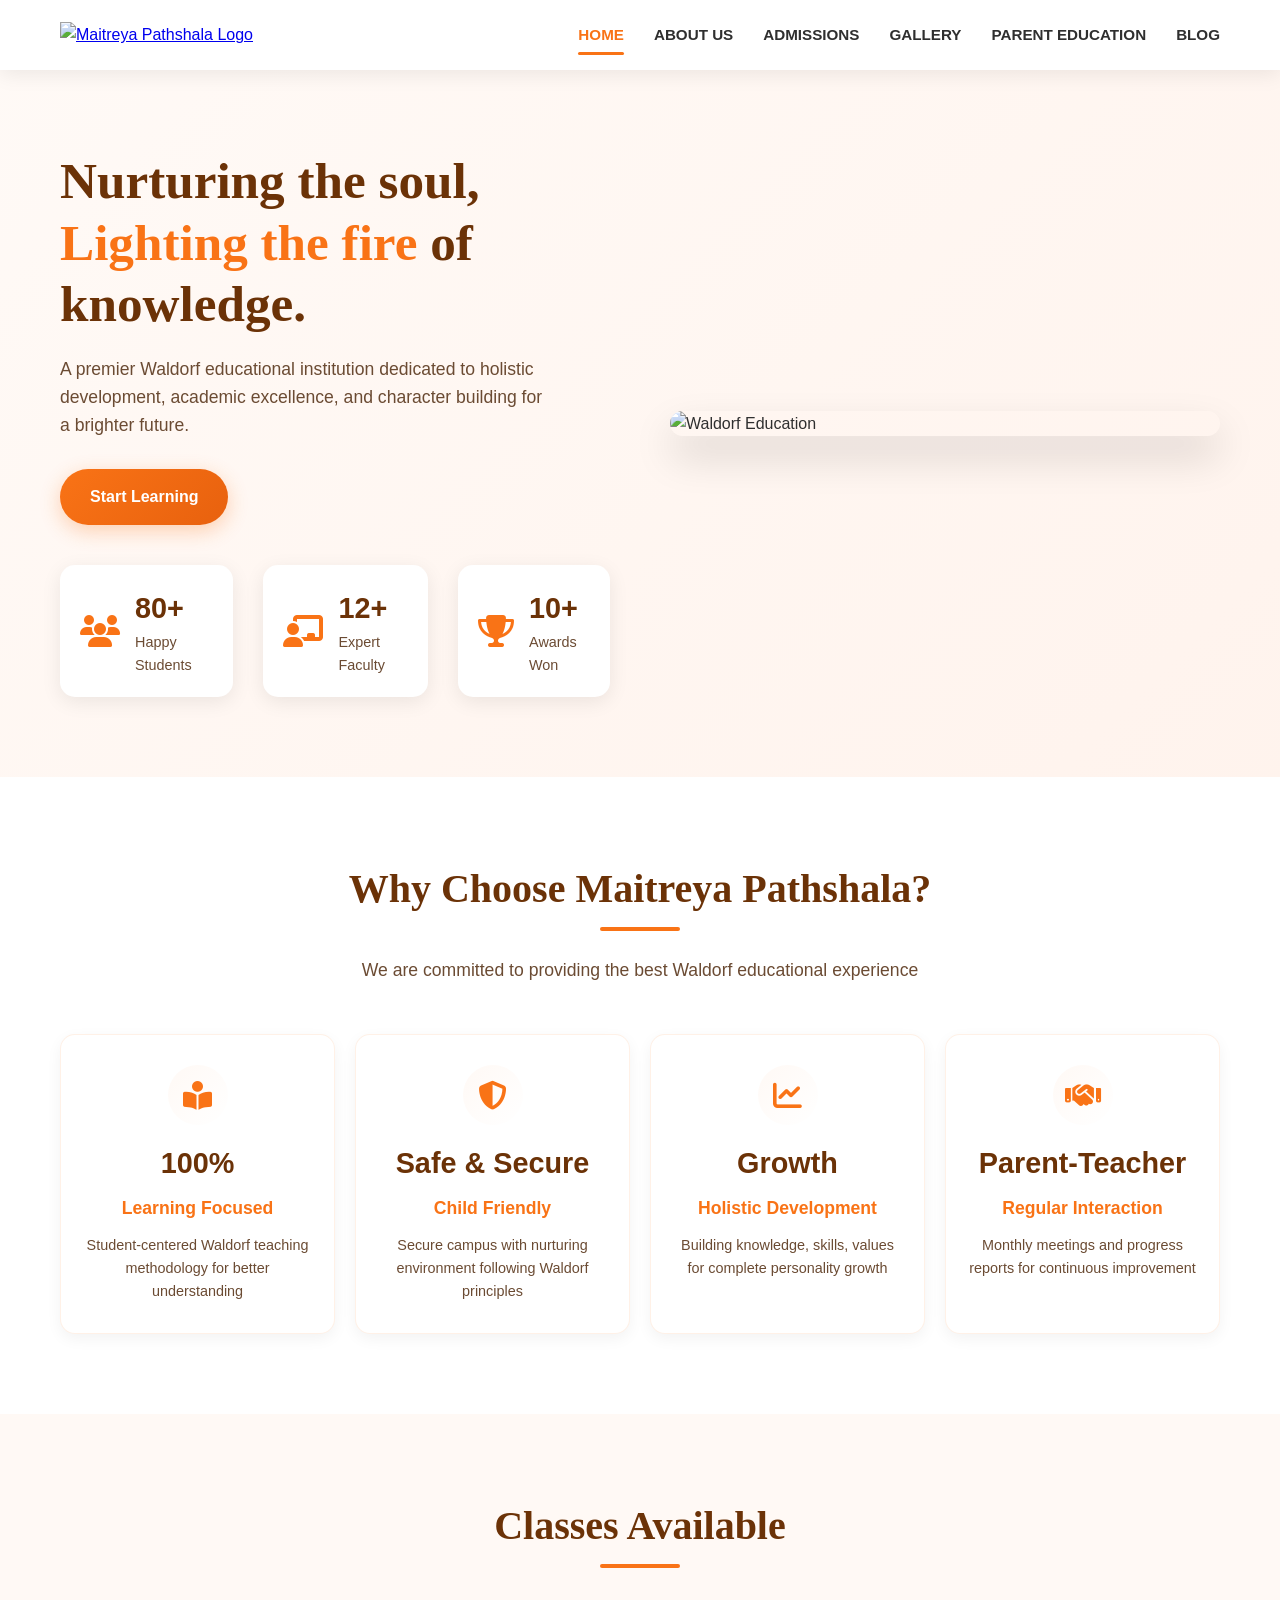
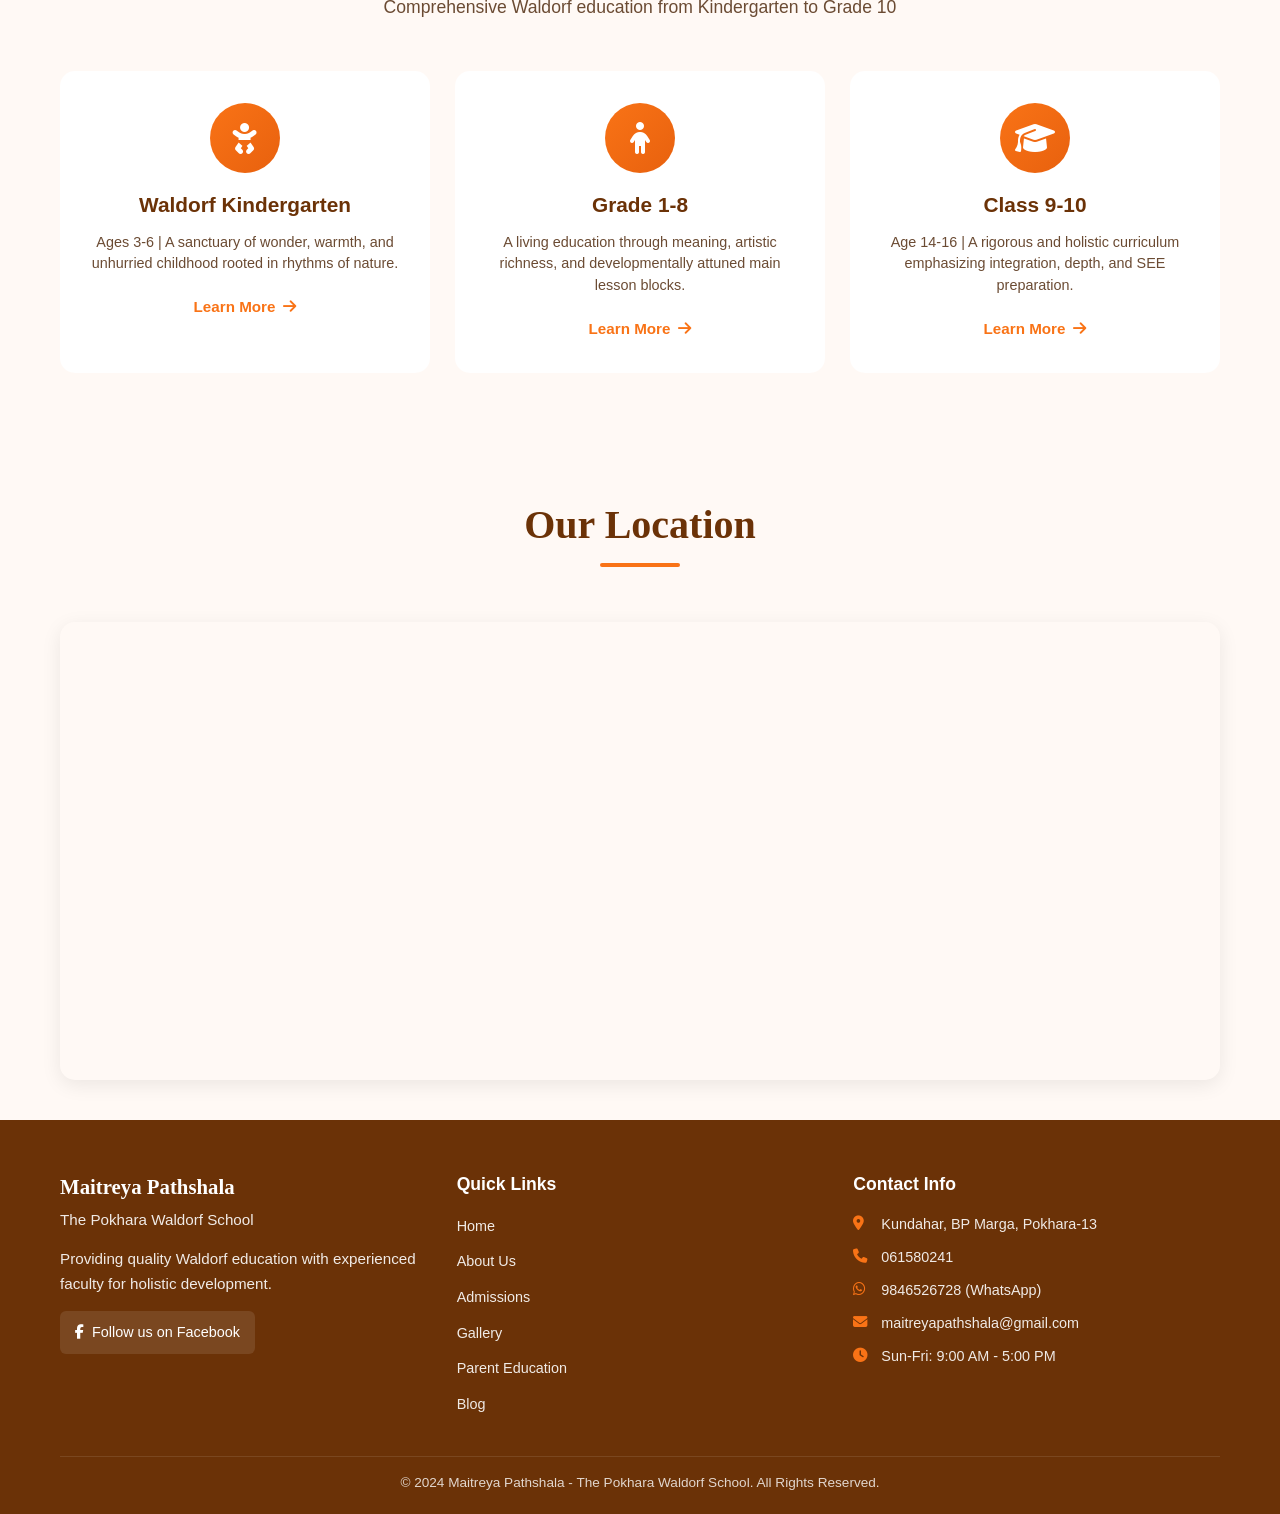
==== index.html @ e3f967fb "all done" ====
<!DOCTYPE html>
<html lang="en">
<head>
    <meta charset="UTF-8" />
    <meta name="viewport" content="width=device-width, initial-scale=1.0" />
    <title>Maitreya Pathshala - The Pokhara Waldorf School</title>

    <meta name="description" content="Maitreya Pathshala - The Pokhara Waldorf School providing holistic Waldorf education for children in Nepal.">
    
    <!-- Fonts -->
    <link href="https://fonts.googleapis.com/css2?family=Lanchitas&display=swap" rel="stylesheet">
    <link href="https://api.fontshare.com/v2/css?f[]=satoshi@400,500,600,700&display=swap" rel="stylesheet">
    <link rel="stylesheet" href="https://cdnjs.cloudflare.com/ajax/libs/font-awesome/6.4.0/css/all.min.css">
    <link rel="icon" href="assets/favicon.png" type="image/png">
    <link rel="stylesheet" href="style.css" />
</head>
<body>
    <!-- NAVBAR -->
    <header class="navbar">
        <div class="container">
            <div class="logo">
                <a href="index.html">
                    <img src="assets/logo.png" alt="Maitreya Pathshala Logo" class="logo-img">
                </a>
            </div>

            <!-- Desktop Navigation -->
            <nav class="desktop-nav">
                <a href="index.html" class="active">HOME</a>
                <a href="about.html">ABOUT US</a>
                <a href="admissions.html">ADMISSIONS</a>
                <a href="gallery.html">GALLERY</a>
                <a href="parent-education.html">PARENT EDUCATION</a>
                <a href="blog.html">BLOG</a>
            </nav>

            <!-- Mobile Navigation Toggle -->
            <button class="mobile-nav-toggle">
                <i class="fas fa-bars"></i>
            </button>

            <!-- Mobile Menu -->
            <div class="mobile-menu">
                <nav class="mobile-nav">
                    <a href="index.html" class="active">HOME</a>
                    <a href="about.html">ABOUT US</a>
                    <a href="admissions.html">ADMISSIONS</a>
                    <a href="gallery.html">GALLERY</a>
                    <a href="parent-education.html">PARENT EDUCATION</a>
                    <a href="blog.html">BLOG</a>
                </nav>
            </div>
        </div>
    </header>

    <!-- HERO SECTION -->
    <section class="hero">
        <div class="hero-overlay"></div>
        
        <div class="container">
            <div class="hero-content">
                <h1>Nurturing the soul,<br><span class="highlight">Lighting the fire</span> of knowledge.</h1>
                
                <p class="hero-description">
                    A premier Waldorf educational institution dedicated to holistic development, 
                    academic excellence, and character building for a brighter future.
                </p>
                
                <div class="hero-buttons">
                   <a href="admissions.html" class="cta primary">
                        Start Learning
                    </a>
                </div>
                
                <div class="hero-stats">
                    <div class="stat-item">
                        <i class="fas fa-users"></i>
                        <div>
                            <h3>80+</h3>
                            <p>Happy Students</p>
                        </div>
                    </div>
                    <div class="stat-item">
                        <i class="fas fa-chalkboard-teacher"></i>
                        <div>
                            <h3>12+</h3>
                            <p>Expert Faculty</p>
                        </div>
                    </div>
                    <div class="stat-item">
                        <i class="fas fa-trophy"></i>
                        <div>
                            <h3>10+</h3>
                            <p>Awards Won</p>
                        </div>
                    </div>
                </div>
            </div>
            
            <!-- HERO IMAGE (Hidden on Mobile) -->
            <div class="hero-image-wrapper">
                <div class="main-image">
                    <img src="assets/bg.jpg" alt="Waldorf Education">
                </div>
            </div>
        </div>
        
        <!-- DECORATIVE ELEMENTS -->
        <img src="assets/books.png" class="illus books" alt="">
        <img src="assets/bag.png" class="illus bag" alt="">
        <img src="assets/pencil.png" class="illus pencil" alt="">
    </section>

    <!-- STATS SECTION -->
    <section class="stats">
        <div class="container">
            <div class="section-header">
                <h2>Why Choose Maitreya Pathshala?</h2>
                <p>We are committed to providing the best Waldorf educational experience</p>
            </div>
            
            <div class="stats-grid">
                <div class="stat-card">
                    <div class="stat-icon">
                        <i class="fas fa-book-reader"></i>
                    </div>
                    <h3>100%</h3>
                    <h4>Learning Focused</h4>
                    <p>Student-centered Waldorf teaching methodology for better understanding</p>
                </div>
                
                <div class="stat-card">
                    <div class="stat-icon">
                        <i class="fas fa-shield-alt"></i>
                    </div>
                    <h3>Safe & Secure</h3>
                    <h4>Child Friendly</h4>
                    <p>Secure campus with nurturing environment following Waldorf principles</p>
                </div>
                
                <div class="stat-card">
                    <div class="stat-icon">
                        <i class="fas fa-chart-line"></i>
                    </div>
                    <h3>Growth</h3>
                    <h4>Holistic Development</h4>
                    <p>Building knowledge, skills, values for complete personality growth</p>
                </div>
                
                <div class="stat-card">
                    <div class="stat-icon">
                        <i class="fas fa-handshake"></i>
                    </div>
                    <h3>Parent-Teacher</h3>
                    <h4>Regular Interaction</h4>
                    <p>Monthly meetings and progress reports for continuous improvement</p>
                </div>
            </div>

        </div>
    </section>

    <!-- PROGRAMS SECTION -->
    <section class="programs" id="programs">
        <div class="container">
            <div class="section-header">
                <h2>Classes Available</h2>
                <p>Comprehensive Waldorf education from Kindergarten to Grade 10</p>
            </div>
            
            <div class="programs-grid">
                <div class="program-card" onclick="openModal('kindergarten')">
                    <div class="program-icon">
                        <i class="fas fa-baby"></i>
                    </div>
                    <h3>Waldorf Kindergarten</h3>
                    <p>Ages 3-6 | A sanctuary of wonder, warmth, and unhurried childhood rooted in rhythms of nature.</p>
                    <span class="learn-more-btn">Learn More <i class="fas fa-arrow-right"></i></span>
                </div>
                
                <div class="program-card" onclick="openModal('schooling')">
                    <div class="program-icon">
                        <i class="fas fa-child"></i>
                    </div>
                    <h3>Grade 1-8</h3>
                    <p>A living education through meaning, artistic richness, and developmentally attuned main lesson blocks.</p>
                    <span class="learn-more-btn">Learn More <i class="fas fa-arrow-right"></i></span>
                </div>
                
                <div class="program-card" onclick="openModal('highschool')">
                    <div class="program-icon">
                        <i class="fas fa-graduation-cap"></i>
                    </div>
                    <h3>Class 9-10</h3>
                    <p>Age 14-16 | A rigorous and holistic curriculum emphasizing integration, depth, and SEE preparation.</p>
                    <span class="learn-more-btn">Learn More <i class="fas fa-arrow-right"></i></span>
                </div>
            </div>
        </div>
    </section>

    <!-- LOCATION MAP SECTION -->
    <section class="location-map" style="padding: 40px 0 20px; background: var(--light);">
        <div class="container">
            <div class="section-header">
                <h2>Our Location</h2>
            </div>
            <div class="map-container" style="border-radius: 15px; overflow: hidden; box-shadow: 0 5px 20px rgba(0, 0, 0, 0.08); margin-bottom: 20px;">
                <iframe src="https://maps.google.com/maps?q=Maitreya%20Pathshala,%20Kundahar,%20Pokhara&t=&z=15&ie=UTF8&iwloc=&output=embed" width="100%" height="450" frameborder="0" style="border:0;" allowfullscreen="" aria-hidden="false" tabindex="0"></iframe>
            </div>
        </div>
    </section>

    <!-- FOOTER -->
    <footer>
        <div class="container">
            <div class="footer-grid">
                <div class="footer-col">
                    <div class="footer-logo">
                        <h3>Maitreya Pathshala</h3>
                        <p>The Pokhara Waldorf School</p>
                    </div>
                    <p>Providing quality Waldorf education with experienced faculty for holistic development.</p>
                    <div class="footer-social">
                        <a href="https://www.facebook.com/maitreyapathshala" target="_blank">
                            <i class="fab fa-facebook-f"></i> Follow us on Facebook
                        </a>
                    </div>
                </div>
                
                <div class="footer-col">
                    <h4>Quick Links</h4>
                    <ul>
                        <li><a href="index.html">Home</a></li>
                        <li><a href="about.html">About Us</a></li>
                        <li><a href="admissions.html">Admissions</a></li>
                        <li><a href="gallery.html">Gallery</a></li>
                        <li><a href="parent-education.html">Parent Education</a></li>
                        <li><a href="blog.html">Blog</a></li>
                    </ul>
                </div>
                
                <div class="footer-col">
                    <h4>Contact Info</h4>
                    <ul class="contact-info">
                        <li><i class="fas fa-map-marker-alt"></i> <span>Kundahar, BP Marga, Pokhara-13</span></li>
                        <li><i class="fas fa-phone"></i> <span>061580241</span></li>
                        <li><i class="fab fa-whatsapp"></i> <span>9846526728 (WhatsApp)</span></li>
                        <li><i class="fas fa-envelope"></i> <span>maitreyapathshala@gmail.com</span></li>
                        <li><i class="fas fa-clock"></i> <span>Sun-Fri: 9:00 AM - 5:00 PM</span></li>
                    </ul>
                </div>
            </div>
            
            <div class="footer-bottom">
                <p>&copy; 2024 Maitreya Pathshala - The Pokhara Waldorf School. All Rights Reserved.</p>
            </div>
        </div>
    </footer>

    <!-- MODALS SECTION -->
    <!-- Waldorf Kindergarten Modal -->
    <div class="modal-overlay" id="modal-kindergarten">
        <div class="modal-container">
            <div class="modal-header">
                <h2>Waldorf Kindergarten</h2>
                <div class="modal-close" onclick="closeModal()">&times;</div>
            </div>
            <div class="modal-body">
                <h3>A Place Where Childhood Blooms</h3>
                <p>At Maitreya Pathshala our kindergarten is a sanctuary of wonder, warmth, and unhurried childhood. We offer children ages 3 to 6 an education rooted in the rhythms of nature, the magic of play, and the wisdom of the Waldorf tradition.</p>
                
                <h3>The Heart of Early Childhood</h3>
                <p>We believe childhood is not a preparation for life — it is life. Children learn through imaginative play, seasonal rhythms, and loving imitation. We do not rush children into academics; instead, we give them time to be fully, joyfully young.</p>
                
                <ul>
                    <li><strong>Rhythm & Beauty:</strong> Each day follows a gentle flow — like breathing in and out — providing inner security.</li>
                    <li><strong>Learning Through Play:</strong> Free play builds creativity, problem-solving, and emotional resilience.</li>
                    <li><strong>Natural Materials:</strong> Our rooms are filled with wool, wood, silk, and stones to invite imagination.</li>
                    <li><strong>Rooted in Nature:</strong> We celebrate seasonal festivals and connect children to the living world.</li>
                </ul>
                
                <h3>No Academics — And Here's Why</h3>
                <p>Young children learn through their senses and movement, not abstract thinking. Trusting the child's natural unfolding allows them to become stronger, more joyful learners in the long run.</p>
            </div>
        </div>
    </div>

    <!-- Grade 1-8 Modal -->
    <div class="modal-overlay" id="modal-schooling">
        <div class="modal-container">
            <div class="modal-header">
                <h2>Grade 1 to 8</h2>
                <div class="modal-close" onclick="closeModal()">&times;</div>
            </div>
            <div class="modal-body">
                <h3>The Journey Through Childhood</h3>
                <p>Our Classes 1 through 8 offer a deeply meaningful, artistically rich, and developmentally attuned education. This is not education as information transfer — it is transformation.</p>
                
                <h3>One Teacher, Eight Years</h3>
                <p>A distinctive feature is the class teacher who stays with the same group of children from Class 1 through Class 8. This creates a profound bond of trust and a continuous, coherent educational journey.</p>
                
                <h3>The Rhythm of Learning</h3>
                <p>Engagement happens through main lesson blocks — 3 to 4 weeks of deep diving into a single subject. Every lesson integrates storytelling, artistic work, and movement to engage the whole child.</p>
                
                <ul>
                    <li><strong>Class 1-2:</strong> Fairy tales, fables, and legends speak directly to the child's inner life.</li>
                    <li><strong>Class 3-5:</strong> Human history, ancient civilizations, and practical skills like farming and building.</li>
                    <li><strong>Class 6-8:</strong> Awakening of cause and effect, physics, Rome, Renaissance, and the Modern World.</li>
                </ul>
                
                <h3>Artistic & Practical Life</h3>
                <p>Painting, drawing, music, handwork, and Eurythmy are woven into every subject, developing thinking, feeling, and willpower in equal measure.</p>
            </div>
        </div>
    </div>

    <!-- Class 9-10 Modal -->
    <div class="modal-overlay" id="modal-highschool">
        <div class="modal-container">
            <div class="modal-header">
                <h2>Class 9 & 10</h2>
                <div class="modal-close" onclick="closeModal()">&times;</div>
            </div>
            <div class="modal-body">
                <h3>Idealism and Critical Awakening</h3>
                <p>Students begin to judge the world and dream of how it could be. Our curriculum balances intellectual rigor with human warmth.</p>
                
                <h3>Synthesis & Depth</h3>
                <p>Class 10 is a year of integration. Students bring together everything learned — academically, artistically, and humanly — and prepare to step into the wider world.</p>
                
                <ul>
                    <li><strong>Advanced Academics:</strong> Rigorous studies in Algebra, Geometry, Physics, and Literature.</li>
                    <li><strong>Class 10 Project:</strong> A significant independent research project presented to the community.</li>
                    <li><strong>SEE Preparation:</strong> Thorough mock exams, past paper practice, and one-to-one support.</li>
                    <li><strong>Wholeness:</strong> Drama productions and artistic life continue as essential practices, not luxuries.</li>
                </ul>
                
                <h3>After Class 10</h3>
                <p>Graduates leave with independent thinking, empathy, and the confidence to become who they are meant to be.</p>
            </div>
        </div>
    </div>


    <!-- SCROLL TO TOP -->
    <button class="scroll-top">
        <i class="fas fa-chevron-up"></i>
    </button>

    <script src="script.js"></script>
</body>
</html>
---- style.css ----
/* RESET & BASE */
* {
    margin: 0;
    padding: 0;
    box-sizing: border-box;
}

:root {
    --primary: #f97316;
    --primary-dark: #e8610e;
    --secondary: #6b3207;
    --light: #fff9f5;
    --dark: #4a2b17;
    --text: #2f2f2f;
    --gray: #6b4b33;
    --light-gray: #f5f5f5;
}

body {
    font-family: 'Satoshi', sans-serif;
    background: #ffffff;
    color: var(--text);
    line-height: 1.6;
    overflow-x: hidden;
}

.cta {
    text-decoration: none;
}

/* Add hover effects to all buttons */
.cta, .filter-btn, .load-more-btn, .fb-follow-btn, .read-more, .footer-social a {
    transition: all 0.3s ease;
}

.cta:hover, .filter-btn:hover, .load-more-btn:hover {
    transform: translateY(-3px);
    box-shadow: 0 10px 20px rgba(249, 115, 22, 0.3);
}

.container {
    max-width: 1200px;
    margin: 0 auto;
    padding: 0 20px;
}

/* NAVBAR */
.navbar {
    background: white;
    box-shadow: 0 4px 20px rgba(0, 0, 0, 0.08);
    position: sticky;
    top: 0;
    z-index: 1000;
}

.navbar .container {
    display: flex;
    justify-content: space-between;
    align-items: center;
    padding: 15px 20px;
    position: relative;
}

.logo {
    display: flex;
    align-items: center;
    gap: 15px;
    z-index: 1002;
}

.logo-img {
    width: 160px;
    height: auto;
}

.logo-text h1 {
    font-family: 'Lanchitas', cursive;
    font-size: 1.8rem;
    color: var(--secondary);
    line-height: 1.2;
}

.logo-text p {
    font-size: 0.85rem;
    color: var(--gray);
}

/* Desktop Navigation */
.desktop-nav {
    display: flex;
    gap: 30px;
}

.desktop-nav a {
    color: var(--text);
    text-decoration: none;
    font-weight: 600;
    font-size: 0.95rem;
    padding: 8px 0;
    position: relative;
    transition: color 0.3s;
}

.desktop-nav a:hover {
    color: var(--primary);
}

.desktop-nav a.active {
    color: var(--primary);
}

.desktop-nav a.active::after {
    content: '';
    position: absolute;
    bottom: 0;
    left: 0;
    width: 100%;
    height: 3px;
    background: var(--primary);
    border-radius: 2px;
}

/* Mobile Navigation Toggle */
.mobile-nav-toggle {
    display: none;
    background: none;
    border: none;
    cursor: pointer;
    width: 40px;
    height: 40px;
    padding: 0;
    z-index: 1002;
}

.mobile-nav-toggle i {
    font-size: 1.8rem;
    color: var(--secondary);
    transition: all 0.3s ease;
}

/* Mobile Menu - FIXED: Set visibility and pointer-events */
.mobile-menu {
    position: fixed;
    top: 70px;
    right: 20px;
    background: rgba(255, 255, 255, 0.98);
    backdrop-filter: blur(10px);
    z-index: 1001;
    padding: 20px;
    flex-direction: column;
    border-radius: 15px;
    box-shadow: 0 10px 30px rgba(0, 0, 0, 0.15);
    min-width: 200px;
    opacity: 0;
    transform: translateY(-10px);
    transition: all 0.3s cubic-bezier(0.4, 0, 0.2, 1);
    visibility: hidden; /* Hide from screen and prevent interaction */
    pointer-events: none; /* Prevent clicking when hidden */
}

.mobile-menu.active {
    display: flex;
    opacity: 1;
    transform: translateY(0);
    visibility: visible; /* Show when active */
    pointer-events: auto; /* Allow clicking when active */
}

.mobile-nav {
    display: flex;
    flex-direction: column;
    gap: 12px;
    width: 100%;
}

.mobile-nav a {
    color: var(--text);
    text-decoration: none;
    font-weight: 600;
    font-size: 1rem;
    padding: 12px 15px;
    border-radius: 8px;
    transition: all 0.3s;
    text-align: left;
    pointer-events: auto; /* Ensure links are clickable when menu is active */
}

.mobile-nav a:hover,
.mobile-nav a.active {
    color: white;
    background: var(--primary);
}

/* HERO SECTION */
.hero {
    background: linear-gradient(135deg, rgba(255, 249, 245, 0.9), rgba(255, 242, 235, 0.9));
    padding: 80px 0;
    position: relative;
    overflow: hidden;
    min-height: 600px;
}

.hero-overlay {
    position: absolute;
    top: 0;
    left: 0;
    right: 0;
    bottom: 0;
    background: url('assets/pattern.png');
    opacity: 0.05;
}

.hero .container {
    display: grid;
    grid-template-columns: 1fr 1fr;
    gap: 60px;
    align-items: center;
    position: relative;
    z-index: 2;
}

.hero-content {
    z-index: 2;
    position: relative;
}

.hero-content h1 {
    font-family: 'Lanchitas', cursive;
    font-size: 3.2rem;
    line-height: 1.2;
    margin-bottom: 20px;
    color: var(--secondary);
}

.highlight {
    color: var(--primary);
}

.hero-description {
    font-size: 1.1rem;
    color: var(--gray);
    margin-bottom: 30px;
    max-width: 90%;
}

.hero-buttons {
    display: flex;
    gap: 20px;
    margin-bottom: 40px;
}

.cta {
    padding: 15px 30px;
    border-radius: 50px;
    font-weight: 600;
    font-size: 1rem;
    cursor: pointer;
    transition: all 0.3s;
    border: none;
}

.cta.primary {
    background: linear-gradient(135deg, var(--primary), var(--primary-dark));
    color: white;
    box-shadow: 0 6px 20px rgba(249, 115, 22, 0.3);
}

.cta:hover {
    transform: translateY(-3px);
    box-shadow: 0 8px 25px rgba(249, 115, 22, 0.4);
}

.hero-stats {
    display: flex;
    gap: 30px;
    margin-top: 40px;
}

.stat-item {
    display: flex;
    align-items: center;
    gap: 15px;
    background: white;
    padding: 20px;
    border-radius: 15px;
    box-shadow: 0 5px 20px rgba(0, 0, 0, 0.08);
}

.stat-item i {
    font-size: 2rem;
    color: var(--primary);
}

.stat-item h3 {
    font-size: 1.8rem;
    color: var(--secondary);
}

.stat-item p {
    font-size: 0.9rem;
    color: var(--gray);
}

/* HERO IMAGE */
.hero-image-wrapper {
    position: relative;
    z-index: 2;
}

.main-image {
    position: relative;
    border-radius: 20px;
    overflow: hidden;
    box-shadow: 0 20px 40px rgba(0, 0, 0, 0.15);
}

.main-image img {
    width: 100%;
    height: 400px;
    object-fit: cover;
}

/* ILLUSTRATIONS - Desktop size */
.illus {
    position: absolute;
    z-index: 1;
    pointer-events: none;
}

.illus.books {
    top: 15%;
    right: 5%;
    width: 180px;
    opacity: 0.6;
    animation: hoverEffect 3s ease-in-out infinite;
}

@keyframes hoverEffect {
    0%, 100% { transform: translateY(0) rotate(0deg); }
    50% { transform: translateY(-15px) rotate(3deg); }
}

.illus.bag {
    bottom: 25%;
    left: 5%;
    width: 120px;
    opacity: 0.6;
    animation: bounce 2s ease-in-out infinite;
}

@keyframes bounce {
    0%, 100% { transform: translateY(0); }
    50% { transform: translateY(-15px); }
}

.illus.pencil {
    top: 20%;
    left: 8%;
    width: 140px;
    opacity: 0.6;
    animation: swing 3s ease-in-out infinite;
}

@keyframes swing {
    0%, 100% { transform: rotate(-5deg); }
    50% { transform: rotate(5deg); }
}

/* STATS SECTION */
.stats {
    padding: 80px 0;
    background: white;
}

.section-header {
    text-align: center;
    margin-bottom: 40px;
}

.section-header h2 {
    font-family: 'Lanchitas', cursive;
    font-size: 2.5rem;
    color: var(--secondary);
    margin-bottom: 15px;
}

.section-header p {
    color: var(--gray);
    font-size: 1.1rem;
    max-width: 600px;
    margin: 0 auto;
}

.stats-grid {
    display: grid;
    grid-template-columns: repeat(4, 1fr);
    gap: 20px;
}

.stat-card {
    background: white;
    padding: 30px 20px;
    border-radius: 15px;
    text-align: center;
    box-shadow: 0 5px 15px rgba(0, 0, 0, 0.05);
    transition: transform 0.3s;
    border: 1px solid rgba(249, 115, 22, 0.1);
}

.stat-card:hover {
    transform: translateY(-5px);
    box-shadow: 0 10px 20px rgba(0, 0, 0, 0.08);
}

.stat-icon {
    width: 60px;
    height: 60px;
    background: linear-gradient(135deg, var(--light), #fff);
    border-radius: 50%;
    display: flex;
    align-items: center;
    justify-content: center;
    margin: 0 auto 15px;
}

.stat-icon i {
    font-size: 1.8rem;
    color: var(--primary);
}

.stat-card h3 {
    font-size: 1.8rem;
    color: var(--secondary);
    margin-bottom: 8px;
}

.stat-card h4 {
    color: var(--primary);
    margin-bottom: 12px;
    font-size: 1.1rem;
}

.stat-card p {
    color: var(--gray);
    line-height: 1.6;
    font-size: 0.9rem;
}

/* PROGRAMS SECTION */
.programs {
    padding: 80px 0;
    background: var(--light);
}

.programs-grid {
    display: grid;
    grid-template-columns: repeat(3, 1fr);
    gap: 25px;
}

.program-card {
    background: white;
    padding: 30px 20px;
    border-radius: 15px;
    text-align: center;
    transition: all 0.3s;
    border: 2px solid transparent;
}

.program-card:hover {
    border-color: var(--primary);
    transform: translateY(-5px);
}

.program-icon {
    width: 70px;
    height: 70px;
    background: linear-gradient(135deg, var(--primary), var(--primary-dark));
    border-radius: 50%;
    display: flex;
    align-items: center;
    justify-content: center;
    margin: 0 auto 15px;
}

.program-icon i {
    font-size: 2rem;
    color: white;
}

.program-card h3 {
    color: var(--secondary);
    margin-bottom: 10px;
    font-size: 1.3rem;
}

.program-card p {
    color: var(--gray);
    font-size: 0.9rem;
    line-height: 1.5;
}

/* BLOG PAGE STYLES */
.blog-hero {
    background: linear-gradient(rgba(107, 50, 7, 0.6), rgba(107, 50, 7, 0.5)), url('assets/6.png');
    background-size: cover;
    background-position: center;
    color: white;
    text-align: center;
    padding: 100px 0;
}

.blog-hero h1 {
    font-family: 'Lanchitas', cursive;
    font-size: 3.5rem;
    margin-bottom: 20px;
}

.blog-hero p {
    font-size: 1.2rem;
    max-width: 700px;
    margin: 0 auto;
    opacity: 0.9;
}

.blog-content {
    padding: 60px 0;
    background: #f9f9f9;
}

.blog-content .container {
    display: block;
}

.featured-post {
    display: grid;
    grid-template-columns: 1fr 1fr;
    gap: 30px;
    background: white;
    border-radius: 15px;
    overflow: hidden;
    box-shadow: 0 8px 25px rgba(0, 0, 0, 0.06);
    margin-bottom: 40px;
}

.featured-image {
    position: relative;
}

.featured-image img {
    width: 100%;
    height: 100%;
    object-fit: cover;
    min-height: 300px;
}

.featured-badge {
    position: absolute;
    top: 20px;
    left: 20px;
    background: var(--primary);
    color: white;
    padding: 8px 20px;
    border-radius: 20px;
    font-weight: 600;
    font-size: 0.9rem;
}

.featured-details {
    padding: 30px;
}

.post-date {
    color: var(--gray);
    font-size: 0.9rem;
    margin-bottom: 15px;
    display: block;
}

.post-date i {
    margin-right: 8px;
}

.featured-details h2 {
    color: var(--secondary);
    font-size: 1.8rem;
    margin-bottom: 15px;
    line-height: 1.3;
}

.featured-details p {
    color: var(--text);
    margin-bottom: 20px;
    line-height: 1.7;
}

.read-more {
    color: var(--primary);
    font-weight: 600;
    text-decoration: none;
    display: inline-flex;
    align-items: center;
    gap: 8px;
    transition: gap 0.3s;
}

.read-more:hover {
    gap: 12px;
}

.blog-grid {
    display: grid;
    grid-template-columns: repeat(auto-fill, minmax(280px, 1fr));
    gap: 25px;
    margin-bottom: 40px;
}

.blog-post {
    background: white;
    border-radius: 12px;
    overflow: hidden;
    box-shadow: 0 4px 15px rgba(0, 0, 0, 0.04);
    transition: transform 0.3s;
}

.blog-post:hover {
    transform: translateY(-8px);
}

.post-image {
    height: 180px;
    overflow: hidden;
}

.post-image img {
    width: 100%;
    height: 100%;
    object-fit: cover;
    transition: transform 0.5s;
}

.blog-post:hover .post-image img {
    transform: scale(1.05);
}

.post-content {
    padding: 20px;
}

.post-content h3 {
    color: var(--secondary);
    margin: 12px 0;
    font-size: 1.2rem;
    line-height: 1.4;
}

.post-content p {
    color: var(--gray);
    margin-bottom: 15px;
    line-height: 1.6;
    font-size: 0.95rem;
}

/* SIDEBAR */
.sidebar-widget {
    background: white;
    padding: 25px;
    border-radius: 12px;
    margin-bottom: 25px;
    box-shadow: 0 4px 15px rgba(0, 0, 0, 0.04);
}

.sidebar-widget h3 {
    color: var(--secondary);
    margin-bottom: 15px;
    padding-bottom: 12px;
    border-bottom: 2px solid var(--light-gray);
    font-size: 1.3rem;
}

.recent-posts li {
    list-style: none;
    margin-bottom: 15px;
    padding-bottom: 15px;
    border-bottom: 1px solid var(--light-gray);
}

.recent-posts li:last-child {
    border-bottom: none;
    margin-bottom: 0;
}

.recent-posts a {
    color: var(--text);
    text-decoration: none;
    font-weight: 600;
    display: block;
    margin-bottom: 5px;
    transition: color 0.3s;
    font-size: 1rem;
}

.recent-posts a:hover {
    color: var(--primary);
}

.recent-posts span {
    color: var(--gray);
    font-size: 0.85rem;
}

.facebook-widget {
    text-align: center;
}

.facebook-widget p {
    color: var(--gray);
    margin-bottom: 15px;
    line-height: 1.6;
    font-size: 0.95rem;
}

.fb-follow-btn {
    display: inline-flex;
    align-items: center;
    gap: 10px;
    background: #1877f2;
    color: white;
    padding: 12px 20px;
    border-radius: 8px;
    text-decoration: none;
    font-weight: 600;
    transition: background 0.3s;
    font-size: 0.95rem;
}

.fb-follow-btn:hover {
    background: #166fe5;
}

/* FOOTER - Updated without logo image and quick links on mobile */
footer {
    background: var(--secondary);
    color: white;
    padding: 50px 0 20px;
}

.footer-grid {
    display: grid;
    grid-template-columns: repeat(3, 1fr);
    gap: 30px;
    margin-bottom: 30px;
}

.footer-logo {
    margin-bottom: 15px;
}

.footer-logo img {
    width: 70px;
    height: auto;
    margin-bottom: 10px;
    display: block; /* Will be hidden on mobile */
}

.footer-logo h3 {
    font-family: 'Lanchitas', cursive;
    font-size: 1.3rem;
    margin-bottom: 5px;
}

.footer-logo p {
    font-size: 0.85rem;
    opacity: 0.8;
}

.footer-col p {
    margin-bottom: 15px;
    opacity: 0.9;
    line-height: 1.6;
    font-size: 0.95rem;
}

.footer-social a {
    display: inline-flex;
    align-items: center;
    gap: 8px;
    color: white;
    text-decoration: none;
    background: rgba(255, 255, 255, 0.1);
    padding: 10px 15px;
    border-radius: 6px;
    transition: all 0.3s;
    font-size: 0.9rem;
}

.footer-social a:hover {
    background: var(--primary);
    transform: translateY(-3px);
}

.footer-col h4 {
    font-size: 1.1rem;
    margin-bottom: 15px;
    color: white;
}

.footer-col ul {
    list-style: none;
}

.footer-col ul li {
    margin-bottom: 10px;
}

.footer-col ul li a {
    color: rgba(255, 255, 255, 0.9);
    text-decoration: none;
    transition: all 0.3s;
    font-size: 0.9rem;
}

.footer-col ul li a:hover {
    color: var(--primary);
    padding-left: 5px;
}

.contact-info li {
    display: flex;
    align-items: flex-start;
    gap: 12px;
    margin-bottom: 12px;
}

.contact-info i {
    color: var(--primary);
    margin-top: 3px;
    min-width: 16px;
    font-size: 0.9rem;
}

.contact-info li span {
    font-size: 0.9rem;
    opacity: 0.9;
}

.footer-bottom {
    text-align: center;
    padding-top: 15px;
    border-top: 1px solid rgba(255, 255, 255, 0.1);
}

.footer-bottom p {
    opacity: 0.8;
    font-size: 0.85rem;
}

/* SCROLL TO TOP */
.scroll-top {
    position: fixed;
    bottom: 20px;
    right: 20px;
    width: 45px;
    height: 45px;
    background: var(--primary);
    color: white;
    border: none;
    border-radius: 50%;
    cursor: pointer;
    display: none;
    align-items: center;
    justify-content: center;
    font-size: 1.1rem;
    z-index: 999;
    transition: all 0.3s;
}

.scroll-top:hover {
    background: var(--primary-dark);
    transform: translateY(-3px);
}

/* RESPONSIVE STYLES */
@media (max-width: 1024px) {
    .hero .container {
        grid-template-columns: 1fr;
        gap: 40px;
    }
    
    .hero-content {
        text-align: center;
    }
    
    .hero-description {
        max-width: 100%;
    }
    
    .hero-stats {
        justify-content: center;
    }
    
    .blog-content .container {
        grid-template-columns: 1fr;
        gap: 30px;
    }
    
    .featured-post {
        grid-template-columns: 1fr;
    }
    
    .stats-grid,
    .programs-grid {
        grid-template-columns: repeat(2, 1fr);
        gap: 20px;
    }
    
    /* Adjust illustrations for tablet */
    .illus.books {
        width: 120px;
        top: 10%;
        right: 3%;
    }
    
    .illus.bag {
        width: 80px;
        bottom: 20%;
        left: 3%;
    }
    
    .illus.pencil {
        width: 100px;
        top: 15%;
        left: 5%;
    }
}

@media (max-width: 768px) {
    /* Mobile Navigation */
    .mobile-nav-toggle {
        display: block;
    }
    
    .desktop-nav {
        display: none;
    }
    
    /* Mobile Menu is always in DOM but visibility controlled */
    
    /* Hero Section */
    .hero {
        padding: 60px 0;
        min-height: auto;
    }
    
    .hero-content h1 {
        font-size: 2.2rem;
    }
    
    .hero-description {
        font-size: 1rem;
    }
    
    .hero-buttons {
        flex-direction: column;
        gap: 15px;
    }
    
    .cta {
        width: 100%;
        text-align: center;
    }
    
    .hero-stats {
        flex-direction: column;
        gap: 15px;
    }
    
    .stat-item {
        justify-content: center;
    }
    
    /* Hide hero image on mobile */
    .hero-image-wrapper {
        display: none;
    }
    
    /* Make illustrations very small and subtle on mobile */
    .illus {
        opacity: 0.2 !important;
    }
    
    .illus.books {
        width: 60px;
        top: 8%;
        right: 2%;
    }
    
    .illus.bag {
        width: 40px;
        bottom: 15%;
        left: 2%;
    }
    
    .illus.pencil {
        width: 50px;
        top: 12%;
        left: 3%;
    }
    
    /* Stats and Programs Sections */
    .section-header h2 {
        font-size: 2rem;
    }
    
    .section-header p {
        font-size: 1rem;
        padding: 0 15px;
    }
    
    .stats-grid,
    .programs-grid {
        grid-template-columns: repeat(2, 1fr);
        gap: 15px;
    }
    
    .stat-card,
    .program-card {
        padding: 20px 15px;
    }
    
    .stat-icon,
    .program-icon {
        width: 50px;
        height: 50px;
    }
    
    .stat-icon i {
        font-size: 1.5rem;
    }
    
    .program-icon i {
        font-size: 1.5rem;
    }
    
    /* Footer - Remove quick links and logo image on mobile */
    .footer-grid {
        grid-template-columns: 1fr;
        gap: 25px;
    }
    
    .footer-logo img {
        display: none; /* Hide logo image on mobile */
    }
    
    .footer-col:nth-child(2) {
        display: none; /* Hide quick links on mobile */
    }
    
    .footer-logo h3 {
        font-size: 1.4rem;
        margin-bottom: 8px;
    }
    
    .contact-info li {
        gap: 10px;
    }
    
    /* Blog */
    .blog-hero {
        padding: 80px 0;
    }
    
    .blog-hero h1 {
        font-size: 2.5rem;
    }
    
    .featured-post {
        gap: 20px;
        margin-bottom: 30px;
    }
    
    .featured-details {
        padding: 20px;
    }
    
    .featured-details h2 {
        font-size: 1.5rem;
    }
    
    .blog-grid {
        grid-template-columns: 1fr;
        gap: 20px;
    }
}

@media (max-width: 480px) {
    .hero-content h1 {
        font-size: 1.8rem;
    }
    
    .section-header h2 {
        font-size: 1.8rem;
    }
    
    .stats-grid,
    .programs-grid {
        grid-template-columns: 1fr;
    }
    
    .stat-card h3,
    .program-card h3 {
        font-size: 1.3rem;
    }
    
    .footer-social a {
        padding: 8px 12px;
        font-size: 0.85rem;
    }
    
    /* Adjust mobile menu for very small screens */
    .mobile-menu {
        top: 65px;
        right: 15px;
        min-width: 180px;
    }
}










/* about us css */

/* Add these to your existing style.css file */

/* About Page Specific Styles */
.about-hero {
    background: linear-gradient(rgba(107, 50, 7, 0.9), rgba(107, 50, 7, 0.8)), url('assets/blog1.png');
    background-size: cover;
    background-position: center;
    color: white;
    text-align: center;
    padding: 100px 0;
}

.about-hero h1 {
    font-family: 'Lanchitas', cursive;
    font-size: 3.5rem;
    margin-bottom: 20px;
}

.about-hero p {
    font-size: 1.2rem;
    max-width: 700px;
    margin: 0 auto;
    opacity: 0.9;
}

/* About Content Sections */
.about-section {
    padding: 80px 0;
}

.about-section:nth-child(even) {
    background: #f9f9f9;
}

.about-section:nth-child(odd) {
    background: white;
}

.section-content {
    max-width: 1200px;
    margin: 0 auto;
    padding: 0 20px;
}

.section-header {
    text-align: center;
    margin-bottom: 50px;
}

.section-header h2 {
    font-family: 'Lanchitas', cursive;
    font-size: 2.5rem;
    color: var(--secondary);
    margin-bottom: 15px;
    position: relative;
    display: inline-block;
}

.section-header h2::after {
    content: '';
    position: absolute;
    bottom: -10px;
    left: 50%;
    transform: translateX(-50%);
    width: 80px;
    height: 4px;
    background: var(--primary);
    border-radius: 2px;
}

.section-header p {
    color: var(--gray);
    font-size: 1.1rem;
    max-width: 700px;
    margin: 20px auto 0;
    line-height: 1.6;
}

/* Mission Vision Section */
.mission-vision-grid {
    display: grid;
    grid-template-columns: repeat(2, 1fr);
    gap: 40px;
    margin-top: 40px;
}

.mission-card, .vision-card {
    background: white;
    padding: 40px;
    border-radius: 15px;
    box-shadow: 0 10px 30px rgba(0, 0, 0, 0.08);
    text-align: center;
    transition: transform 0.3s;
}

.mission-card:hover, .vision-card:hover {
    transform: translateY(-10px);
}

.mission-card i, .vision-card i {
    font-size: 3rem;
    color: var(--primary);
    margin-bottom: 20px;
}

.mission-card h3, .vision-card h3 {
    color: var(--secondary);
    font-size: 1.8rem;
    margin-bottom: 15px;
}

.mission-card p, .vision-card p {
    color: var(--gray);
    line-height: 1.7;
    font-size: 1.05rem;
}

/* Team Section */
.team-grid {
    display: grid;
    grid-template-columns: repeat(auto-fill, minmax(280px, 1fr));
    gap: 30px;
    margin-top: 50px;
}

.team-member {
    background: white;
    border-radius: 15px;
    overflow: hidden;
    box-shadow: 0 8px 25px rgba(0, 0, 0, 0.08);
    transition: transform 0.3s;
    text-align: center;
}

.team-member:hover {
    transform: translateY(-10px);
}

.member-image {
    height: 250px;
    overflow: hidden;
}

.member-image img {
    width: 100%;
    height: 100%;
    object-fit: cover;
    transition: transform 0.5s;
}

.team-member:hover .member-image img {
    transform: scale(1.05);
}

.member-info {
    padding: 25px;
}

.member-info h4 {
    color: var(--secondary);
    font-size: 1.3rem;
    margin-bottom: 8px;
}

.member-info .position {
    color: var(--primary);
    font-weight: 600;
    margin-bottom: 12px;
    font-size: 0.95rem;
}

.member-info p {
    color: var(--gray);
    font-size: 0.95rem;
    line-height: 1.6;
}

/* Responsive Styles for About Page */
@media (max-width: 1024px) {
    .mission-vision-grid {
        grid-template-columns: 1fr;
        gap: 30px;
    }
}

@media (max-width: 768px) {
    .about-hero {
        padding: 80px 0;
    }
    
    .about-hero h1 {
        font-size: 2.5rem;
    }
    
    .about-section {
        padding: 60px 0;
    }
    
    .section-header h2 {
        font-size: 2rem;
    }
    
    .mission-card, .vision-card {
        padding: 30px 25px;
    }
    
    .team-grid {
        grid-template-columns: repeat(auto-fill, minmax(250px, 1fr));
        gap: 20px;
    }
}

@media (max-width: 480px) {
    .about-hero h1 {
        font-size: 2rem;
    }
    
    .about-hero p {
        font-size: 1rem;
        padding: 0 15px;
    }
    
    .section-header h2 {
        font-size: 1.8rem;
    }
    
    .team-grid {
        grid-template-columns: 1fr;
    }
    
    .mission-card h3, .vision-card h3 {
        font-size: 1.5rem;
    }
}

/* admission page css */

/* =========================================
   ADMISSIONS PAGE STYLES
   ========================================= */
.admission-hero {
    background: linear-gradient(rgba(107, 50, 7, 0.9), rgba(107, 50, 7, 0.8)), url('assets/bg.jpg');
    background-size: cover;
    background-position: center;
    color: white;
    text-align: center;
    padding: 100px 0;
}

.admission-hero h1 {
    font-family: 'Lanchitas', cursive;
    font-size: 3.5rem;
    margin-bottom: 20px;
}

.admission-hero p {
    font-size: 1.2rem;
    max-width: 700px;
    margin: 0 auto;
    opacity: 0.9;
}

.admission-section {
    padding: 60px 0;
    background: var(--light-gray);
}

.admission-container {
    background: white;
    border-radius: 15px;
    box-shadow: 0 8px 30px rgba(0, 0, 0, 0.08);
    padding: 40px;
    max-width: 900px;
    margin: 0 auto;
}

.form-header {
    text-align: center;
    margin-bottom: 40px;
    padding-bottom: 20px;
    border-bottom: 2px solid var(--light);
}

.form-header h2 {
    font-family: 'Lanchitas', cursive;
    color: var(--secondary);
    font-size: 2.2rem;
    margin-bottom: 10px;
}

.required-note {
    color: #e11d48;
    font-size: 0.95rem;
    font-weight: 500;
}

.form-section {
    margin-bottom: 40px;
}

.form-section h3 {
    color: var(--secondary);
    font-size: 1.3rem;
    margin-bottom: 20px;
    display: flex;
    align-items: center;
    gap: 10px;
    padding-bottom: 10px;
    border-bottom: 1px solid var(--light-gray);
}

.form-section h3 i {
    color: var(--primary);
}

.form-grid {
    display: grid;
    grid-template-columns: 1fr 1fr;
    gap: 20px;
}

.form-group {
    display: flex;
    flex-direction: column;
    gap: 8px;
}

.form-group.full-width {
    grid-column: 1 / -1;
}

.form-group label {
    font-weight: 600;
    color: var(--text);
    font-size: 0.95rem;
}

.form-group input[type="text"],
.form-group input[type="email"],
.form-group input[type="tel"],
.form-group input[type="date"],
.form-group input[type="number"],
.form-group textarea {
    padding: 12px 15px;
    border: 1px solid #ddd;
    border-radius: 8px;
    font-family: 'Satoshi', sans-serif;
    font-size: 1rem;
    transition: all 0.3s ease;
    background: #fdfdfd;
}

.form-group input:focus,
.form-group textarea:focus {
    outline: none;
    border-color: var(--primary);
    box-shadow: 0 0 0 3px rgba(249, 115, 22, 0.1);
    background: white;
}

.radio-group {
    display: flex;
    gap: 20px;
    padding: 10px 0;
}

.radio-label {
    display: flex;
    align-items: center;
    gap: 8px;
    cursor: pointer;
    font-weight: 500 !important;
}

.radio-label input[type="radio"] {
    accent-color: var(--primary);
    width: 18px;
    height: 18px;
}

.form-actions {
    text-align: center;
    margin-top: 50px;
    padding-top: 30px;
    border-top: 2px solid var(--light);
}

.submit-btn {
    width: auto;
    min-width: 250px;
    padding: 16px 30px;
    font-size: 1.1rem;
}

/* Responsive Admission Form */
@media (max-width: 768px) {
    .form-grid {
        grid-template-columns: 1fr;
    }
    
    .admission-container {
        padding: 25px;
    }
    
    .admission-hero h1 {
        font-size: 2.5rem;
    }
}

@media (max-width: 480px) {
    .admission-hero h1 {
        font-size: 2rem;
    }
    
    .admission-container {
        padding: 20px 15px;
    }
    
    .form-header h2 {
        font-size: 1.8rem;
    }
}

/* MODAL STYLES */
.modal-overlay {
    position: fixed;
    top: 0;
    left: 0;
    width: 100%;
    height: 100%;
    background: rgba(0, 0, 0, 0.7);
    backdrop-filter: blur(8px);
    display: none;
    justify-content: center;
    align-items: center;
    z-index: 2000;
    opacity: 0;
    transition: opacity 0.3s ease;
}

.modal-overlay.active {
    display: flex;
    opacity: 1;
}

.modal-container {
    background: #fff;
    width: 95%;
    max-width: 800px;
    max-height: 85vh;
    border-radius: 24px;
    position: relative;
    padding: 0;
    overflow: hidden;
    transform: scale(0.95);
    transition: transform 0.4s cubic-bezier(0.34, 1.56, 0.64, 1);
    box-shadow: 0 30px 60px rgba(0, 0, 0, 0.3);
    display: flex;
    flex-direction: column;
}

.modal-overlay.active .modal-container {
    transform: scale(1);
}

.modal-header {
    padding: 30px 40px 15px;
    background: white;
    position: sticky;
    top: 0;
    z-index: 2;
    border-bottom: 2px dashed rgba(249, 115, 22, 0.1);
}

.modal-header h2 {
    font-family: 'Lanchitas', cursive;
    color: var(--secondary);
    font-size: 2.2rem;
    margin: 0;
}

.modal-close {
    position: absolute;
    top: 25px;
    right: 30px;
    font-size: 1.8rem;
    color: var(--secondary);
    cursor: pointer;
    transition: all 0.3s ease;
    z-index: 10;
    width: 40px;
    height: 40px;
    display: flex;
    align-items: center;
    justify-content: center;
    background: var(--light);
    border-radius: 50%;
}

.modal-close:hover {
    color: white;
    background: var(--primary);
    transform: rotate(90deg);
}

.modal-body {
    padding: 20px 40px 40px;
    overflow-y: auto;
    flex: 1;
}

.modal-body h3 {
    color: var(--primary);
    font-size: 1.5rem;
    margin: 30px 0 15px;
    font-family: 'Satoshi', sans-serif;
    font-weight: 700;
}

.modal-body h3:first-child {
    margin-top: 10px;
}

.modal-body p {
    line-height: 1.8;
    margin-bottom: 20px;
    color: var(--text);
    font-size: 1.05rem;
}

.modal-body ul {
    list-style: none;
    padding: 0;
    margin-bottom: 25px;
}

.modal-body li {
    position: relative;
    padding-left: 30px;
    margin-bottom: 15px;
    color: var(--text);
    line-height: 1.6;
}

.modal-body li::before {
    content: "\f058";
    font-family: "Font Awesome 6 Free";
    font-weight: 900;
    position: absolute;
    left: 0;
    color: var(--primary);
    font-size: 1.1rem;
}

.modal-body hr {
    border: none;
    border-top: 1px solid #eee;
    margin: 40px 0;
}

.program-card {
    cursor: pointer;
    transition: all 0.3s cubic-bezier(0.4, 0, 0.2, 1);
}

.program-card:hover {
    transform: translateY(-12px) scale(1.02);
    box-shadow: 0 20px 40px rgba(0, 0, 0, 0.1);
}

.learn-more-btn {
    margin-top: 20px;
    display: inline-flex;
    align-items: center;
    gap: 8px;
    color: var(--primary);
    font-weight: 700;
    font-size: 0.95rem;
    transition: all 0.3s;
}

.program-card:hover .learn-more-btn {
    gap: 12px;
}

body.modal-open {
    overflow: hidden;
}

/* JOURNEY MODAL SPECIFIC */
.journey-timeline {
    position: relative;
    padding-left: 30px;
    margin: 40px 0;
}

.journey-timeline::before {
    content: '';
    position: absolute;
    left: 0;
    top: 0;
    bottom: 0;
    width: 3px;
    background: linear-gradient(to bottom, var(--primary), var(--secondary));
    border-radius: 3px;
}

.timeline-item {
    position: relative;
    margin-bottom: 35px;
}

.timeline-item::after {
    content: '';
    position: absolute;
    left: -38px;
    top: 5px;
    width: 18px;
    height: 18px;
    background: white;
    border: 4px solid var(--primary);
    border-radius: 50%;
    z-index: 1;
}

.timeline-date {
    font-weight: 800;
    color: var(--primary);
    font-size: 1.25rem;
    display: block;
    margin-bottom: 8px;
}

.timeline-content h4 {
    color: var(--secondary);
    margin-bottom: 12px;
    font-size: 1.2rem;
    font-weight: 700;
}
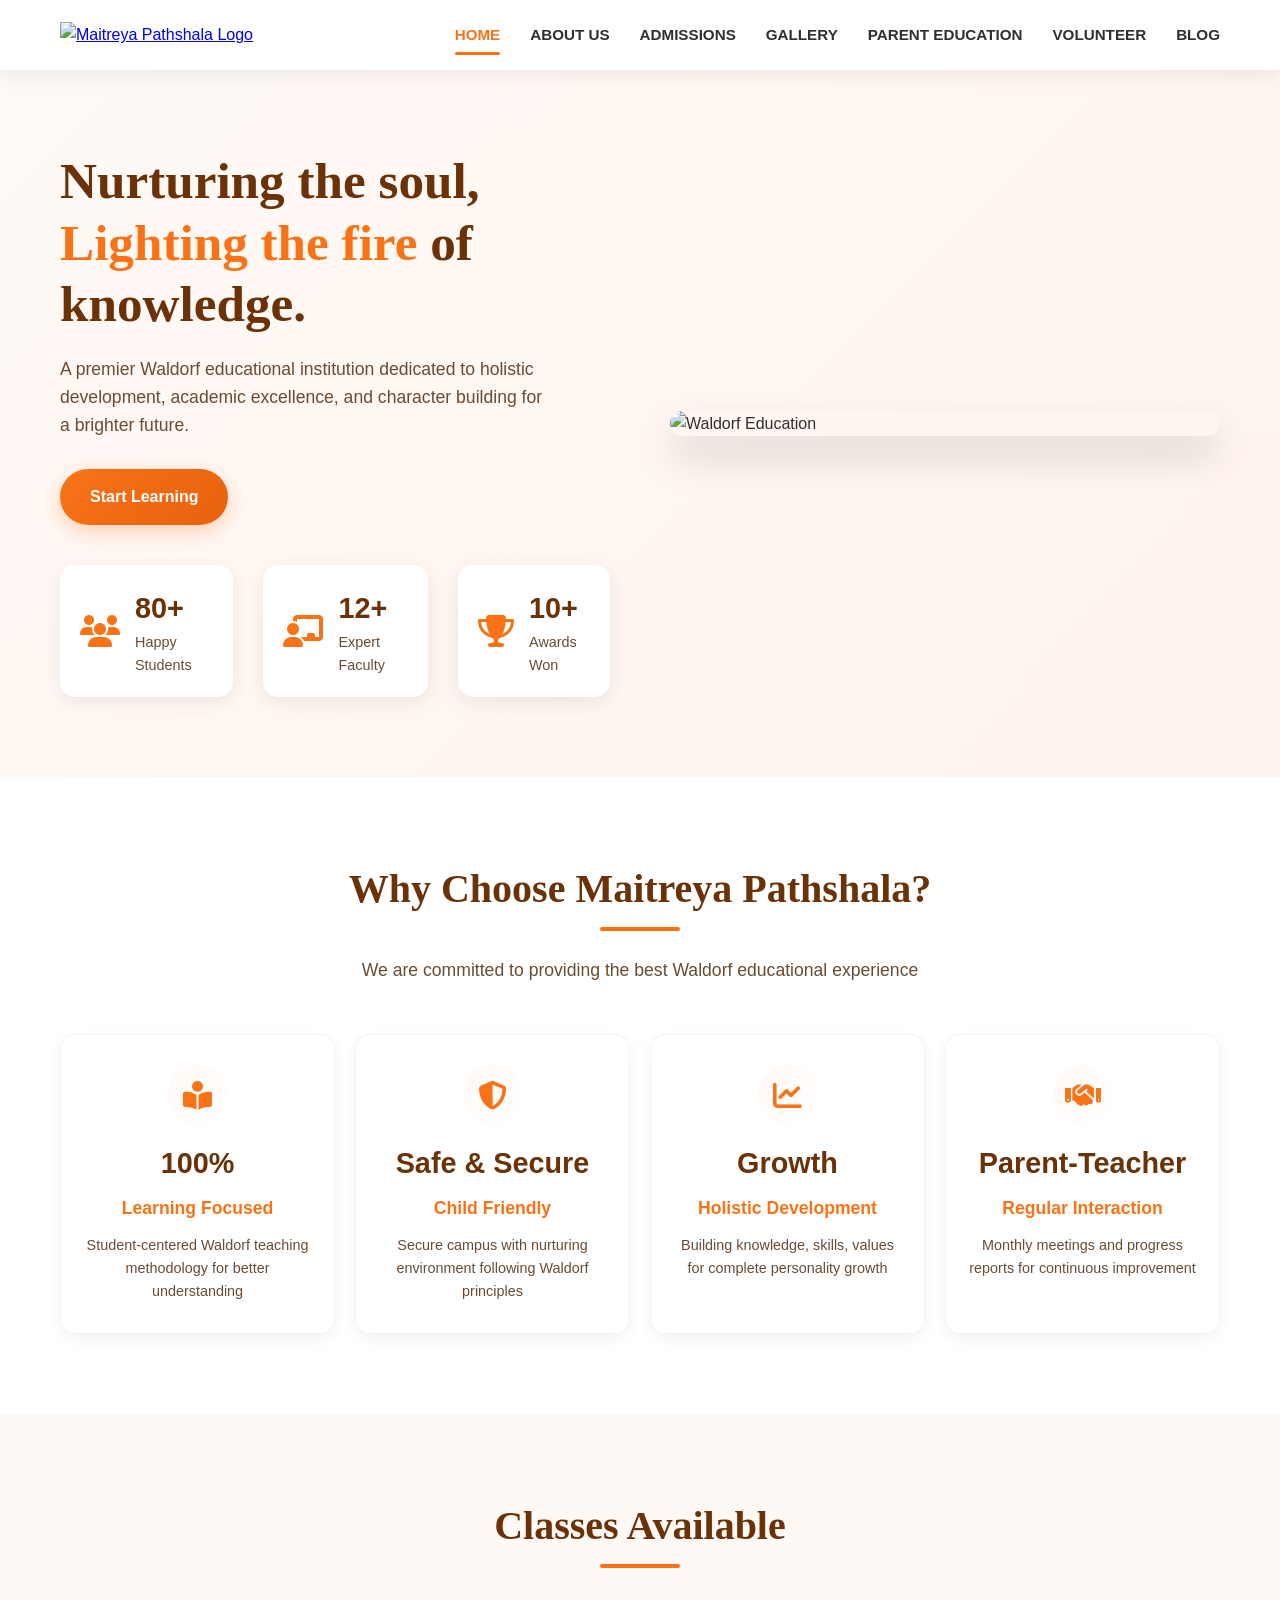
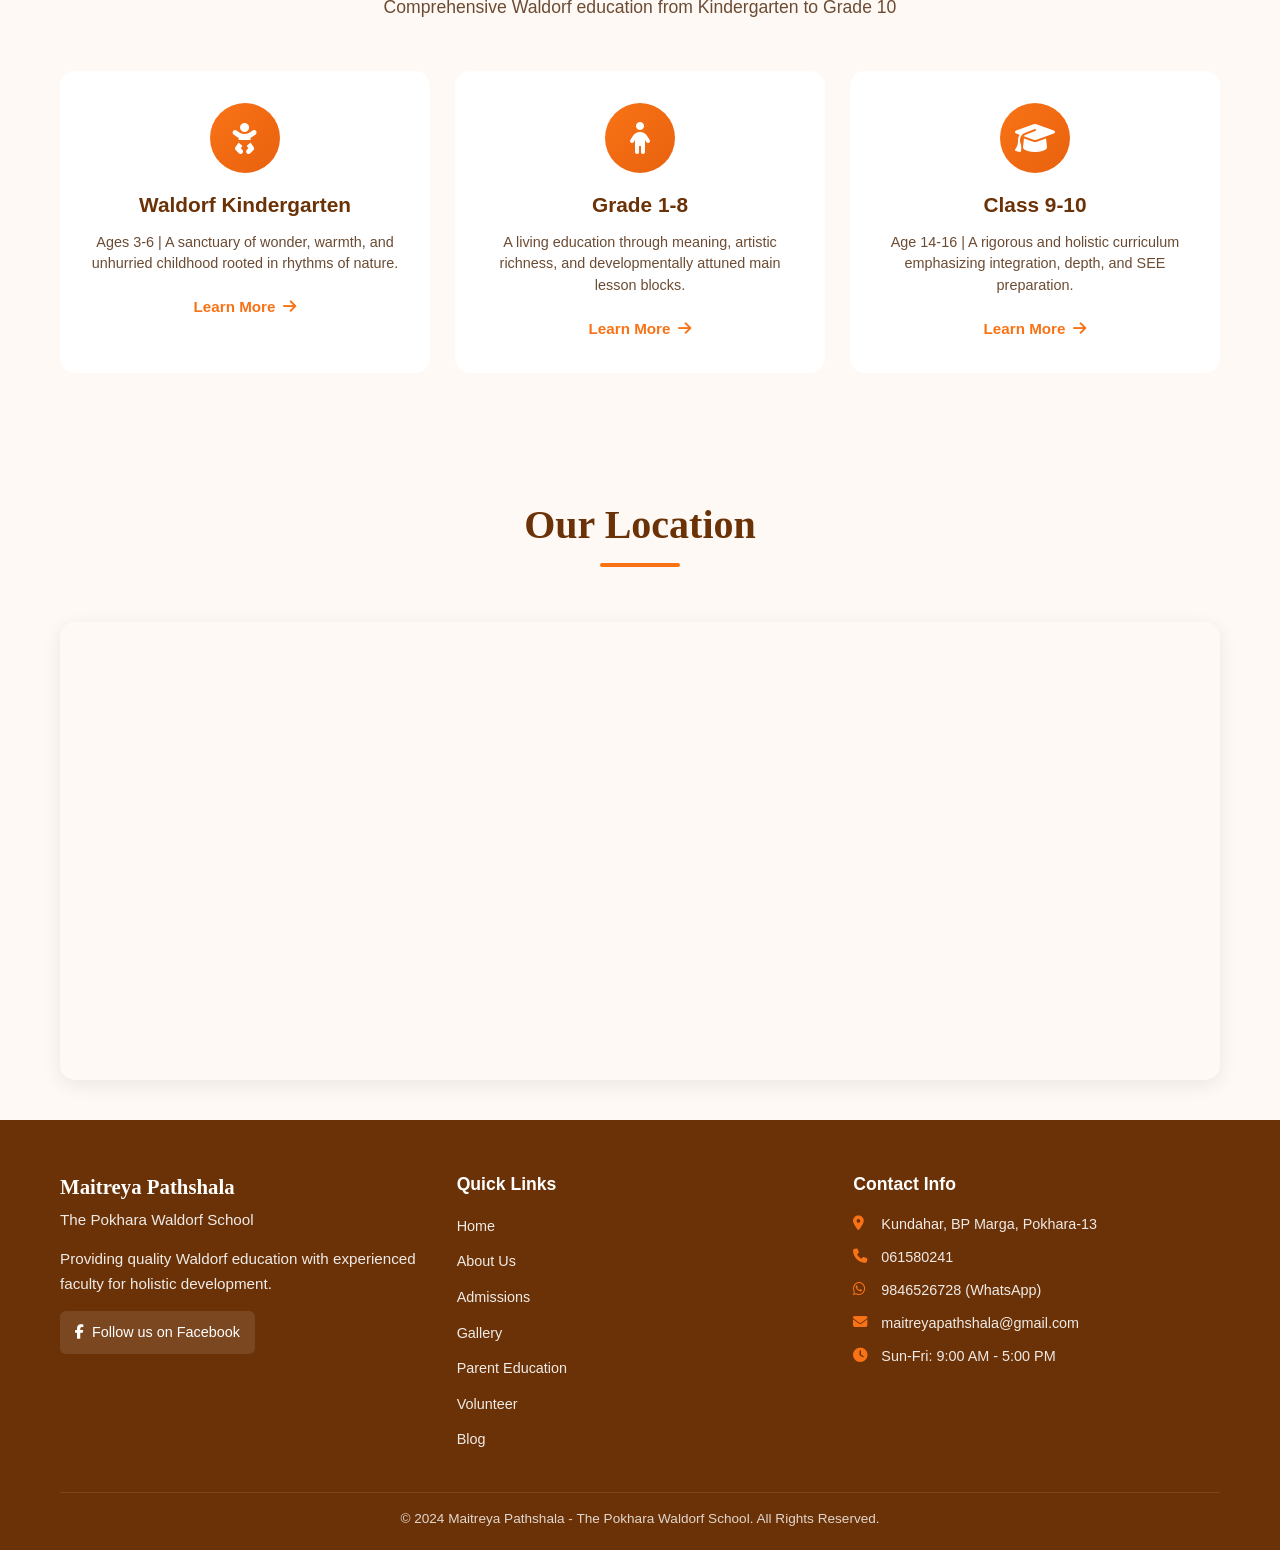
==== commit d1f9c3e9: "Add Volunteer page and navigation links across all pages" ====
--- a/index.html
+++ b/index.html
@@ -31,6 +31,7 @@
                 <a href="admissions.html">ADMISSIONS</a>
                 <a href="gallery.html">GALLERY</a>
                 <a href="parent-education.html">PARENT EDUCATION</a>
+                <a href="volunteer.html">VOLUNTEER</a>
                 <a href="blog.html">BLOG</a>
             </nav>
 
@@ -47,6 +48,7 @@
                     <a href="admissions.html">ADMISSIONS</a>
                     <a href="gallery.html">GALLERY</a>
                     <a href="parent-education.html">PARENT EDUCATION</a>
+                    <a href="volunteer.html">VOLUNTEER</a>
                     <a href="blog.html">BLOG</a>
                 </nav>
             </div>
@@ -236,6 +238,7 @@
                         <li><a href="admissions.html">Admissions</a></li>
                         <li><a href="gallery.html">Gallery</a></li>
                         <li><a href="parent-education.html">Parent Education</a></li>
+                        <li><a href="volunteer.html">Volunteer</a></li>
                         <li><a href="blog.html">Blog</a></li>
                     </ul>
                 </div>
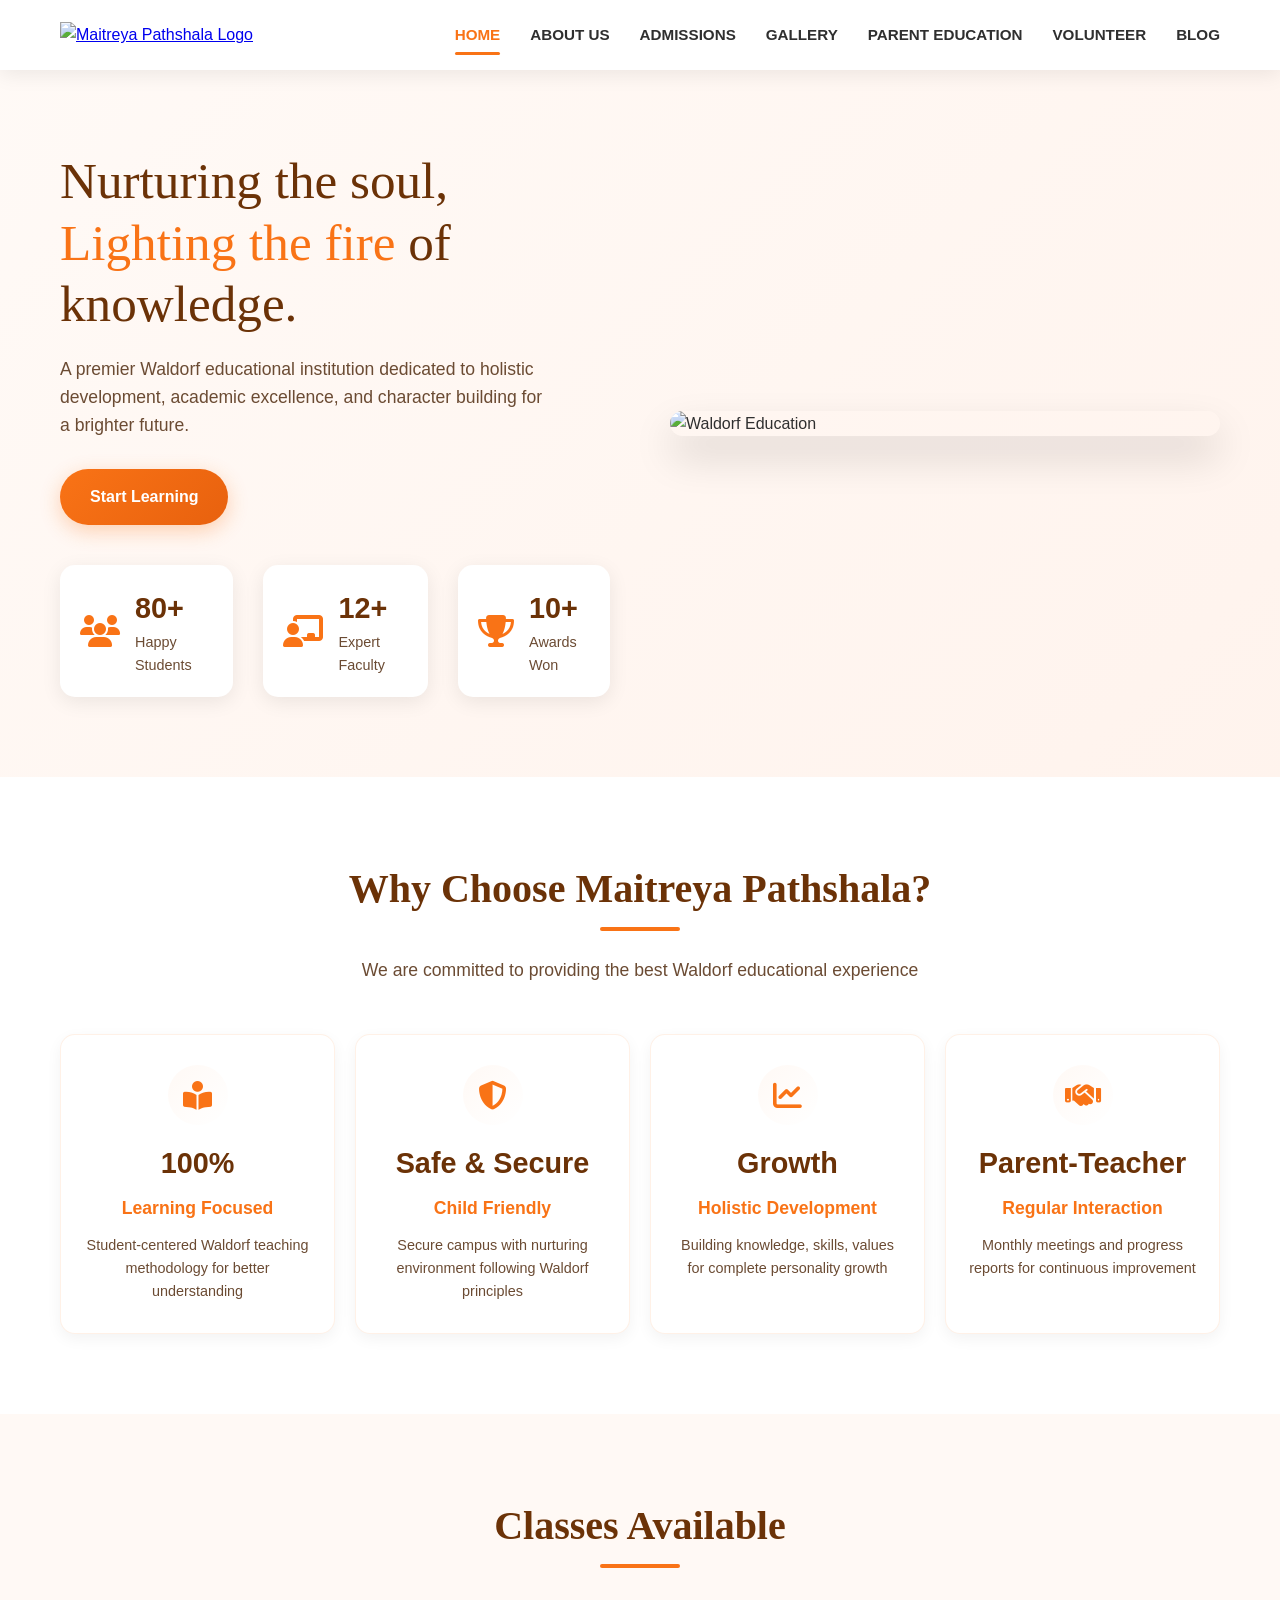
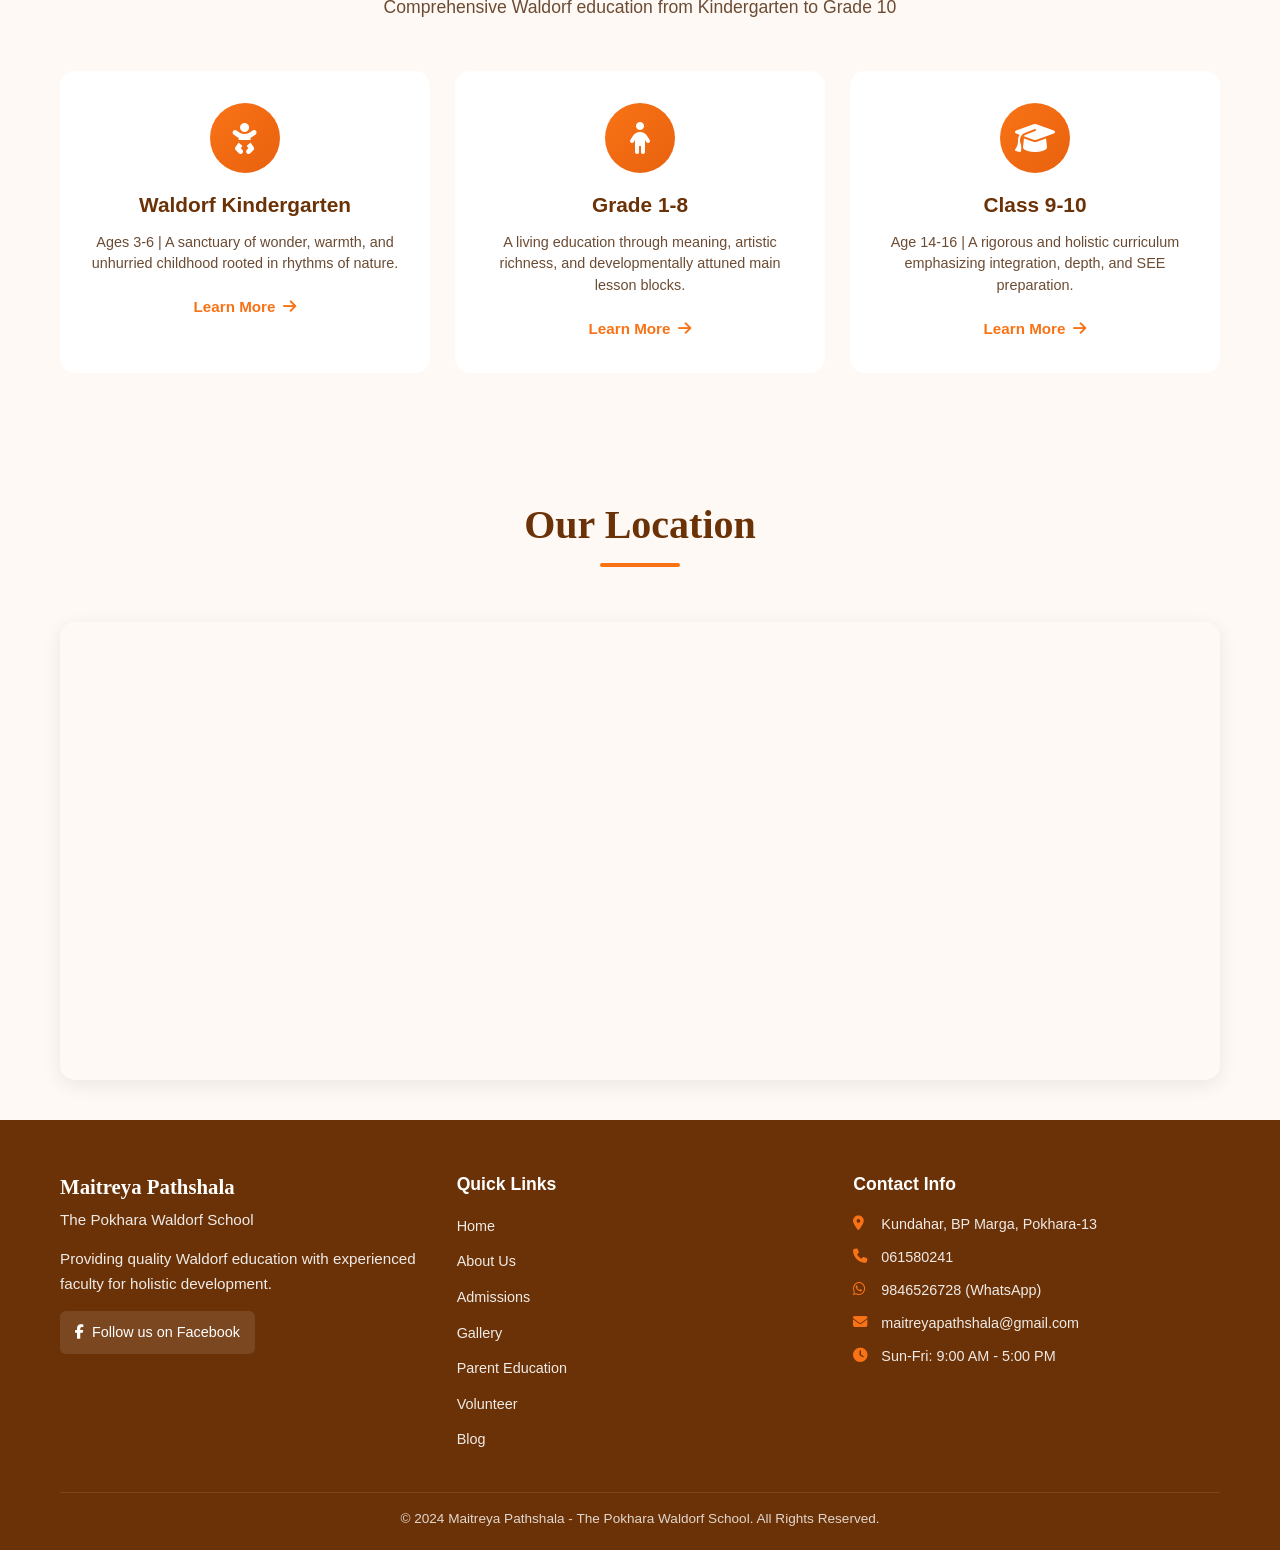
==== commit ba3ba75c: "Comprehensive SEO & Performance Optimization: Search Console verification, meta tags, JSON-LD, lazy " ====
--- a/index.html
+++ b/index.html
@@ -3,36 +3,64 @@
 <head>
     <meta charset="UTF-8" />
     <meta name="viewport" content="width=device-width, initial-scale=1.0" />
-    <title>Maitreya Pathshala - The Pokhara Waldorf School</title>
-
-    <meta name="description" content="Maitreya Pathshala - The Pokhara Waldorf School providing holistic Waldorf education for children in Nepal.">
+    <title>Maitreya Pathshala | Best School in Nepal | Admissions Open 2026</title>
+    <meta name="description" content="Maitreya Pathshala is a premier Waldorf educational institution in Pokhara, Nepal, providing holistic Waldorf education and academic excellence. Admissions open for 2026.">
+    <meta name="keywords" content="Maitreya Pathshala, Waldorf School Pokhara, best school in Nepal, admission Nepal 2026, holistic education">
+    <meta name="author" content="Maitreya Pathshala">
+    <meta name="google-site-verification" content="ryiAvYCLFpxTnhyXOt2y02znj-j6wPzdaZAJhWT8Z20" />
+    <link rel="canonical" href="https://www.maitreyapathshala.edu.np/" />
     
+    <!-- Structured Data (JSON-LD) -->
+    <script type="application/ld+json">
+    {
+      "@context": "https://schema.org",
+      "@type": "School",
+      "name": "Maitreya Pathshala",
+      "url": "https://www.maitreyapathshala.edu.np/",
+      "logo": "https://www.maitreyapathshala.edu.np/assets/logo.png",
+      "address": {
+        "@type": "PostalAddress",
+        "streetAddress": "BP Marga, Kundahar",
+        "addressLocality": "Pokhara-13",
+        "addressCountry": "Nepal"
+      },
+      "contactPoint": {
+        "@type": "ContactPoint",
+        "telephone": "+977-061580241",
+        "contactType": "admissions"
+      },
+      "sameAs": [
+        "https://www.facebook.com/maitreyapathshala"
+      ]
+    }
+    </script>
+
     <!-- Fonts -->
     <link href="https://fonts.googleapis.com/css2?family=Lanchitas&display=swap" rel="stylesheet">
     <link href="https://api.fontshare.com/v2/css?f[]=satoshi@400,500,600,700&display=swap" rel="stylesheet">
     <link rel="stylesheet" href="https://cdnjs.cloudflare.com/ajax/libs/font-awesome/6.4.0/css/all.min.css">
-    <link rel="icon" href="assets/favicon.png" type="image/png">
-    <link rel="stylesheet" href="style.css" />
+    <link rel="icon" href="/assets/favicon.png" type="image/png">
+    <link rel="stylesheet" href="/style.css" />
 </head>
 <body>
     <!-- NAVBAR -->
     <header class="navbar">
         <div class="container">
             <div class="logo">
-                <a href="index.html">
-                    <img src="assets/logo.png" alt="Maitreya Pathshala Logo" class="logo-img">
+                <a href="/">
+                    <img src="/assets/logo.png" alt="Maitreya Pathshala Logo" class="logo-img" loading="lazy">
                 </a>
             </div>
 
             <!-- Desktop Navigation -->
             <nav class="desktop-nav">
-                <a href="index.html" class="active">HOME</a>
-                <a href="about.html">ABOUT US</a>
-                <a href="admissions.html">ADMISSIONS</a>
-                <a href="gallery.html">GALLERY</a>
-                <a href="parent-education.html">PARENT EDUCATION</a>
-                <a href="volunteer.html">VOLUNTEER</a>
-                <a href="blog.html">BLOG</a>
+                <a href="/" class="active">HOME</a>
+                <a href="/about/">ABOUT US</a>
+                <a href="/admissions/">ADMISSIONS</a>
+                <a href="/gallery/">GALLERY</a>
+                <a href="/parent-education/">PARENT EDUCATION</a>
+                <a href="/volunteer/">VOLUNTEER</a>
+                <a href="/blog/">BLOG</a>
             </nav>
 
             <!-- Mobile Navigation Toggle -->
@@ -43,13 +71,13 @@
             <!-- Mobile Menu -->
             <div class="mobile-menu">
                 <nav class="mobile-nav">
-                    <a href="index.html" class="active">HOME</a>
-                    <a href="about.html">ABOUT US</a>
-                    <a href="admissions.html">ADMISSIONS</a>
-                    <a href="gallery.html">GALLERY</a>
-                    <a href="parent-education.html">PARENT EDUCATION</a>
-                    <a href="volunteer.html">VOLUNTEER</a>
-                    <a href="blog.html">BLOG</a>
+                    <a href="/" class="active">HOME</a>
+                    <a href="/about/">ABOUT US</a>
+                    <a href="/admissions/">ADMISSIONS</a>
+                    <a href="/gallery/">GALLERY</a>
+                    <a href="/parent-education/">PARENT EDUCATION</a>
+                    <a href="/volunteer/">VOLUNTEER</a>
+                    <a href="/blog/">BLOG</a>
                 </nav>
             </div>
         </div>
@@ -61,7 +89,8 @@
         
         <div class="container">
             <div class="hero-content">
-                <h1>Nurturing the soul,<br><span class="highlight">Lighting the fire</span> of knowledge.</h1>
+                <h1 class="visually-hidden">Maitreya Pathshala - The Pokhara Waldorf School</h1>
+                <p class="hero-title">Nurturing the soul,<br><span class="highlight">Lighting the fire</span> of knowledge.</p>
                 
                 <p class="hero-description">
                     A premier Waldorf educational institution dedicated to holistic development, 
@@ -69,7 +98,7 @@
                 </p>
                 
                 <div class="hero-buttons">
-                   <a href="admissions.html" class="cta primary">
+                   <a href="/admissions/" class="cta primary">
                         Start Learning
                     </a>
                 </div>
@@ -102,15 +131,15 @@
             <!-- HERO IMAGE (Hidden on Mobile) -->
             <div class="hero-image-wrapper">
                 <div class="main-image">
-                    <img src="assets/bg.jpg" alt="Waldorf Education">
+                    <img src="/assets/bg.jpg" alt="Waldorf Education" loading="lazy">
                 </div>
             </div>
         </div>
         
         <!-- DECORATIVE ELEMENTS -->
-        <img src="assets/books.png" class="illus books" alt="">
-        <img src="assets/bag.png" class="illus bag" alt="">
-        <img src="assets/pencil.png" class="illus pencil" alt="">
+        <img src="/assets/books.png" class="illus books" alt="" loading="lazy">
+        <img src="/assets/bag.png" class="illus bag" alt="" loading="lazy">
+        <img src="/assets/pencil.png" class="illus pencil" alt="" loading="lazy">
     </section>
 
     <!-- STATS SECTION -->
@@ -233,13 +262,13 @@
                 <div class="footer-col">
                     <h4>Quick Links</h4>
                     <ul>
-                        <li><a href="index.html">Home</a></li>
-                        <li><a href="about.html">About Us</a></li>
-                        <li><a href="admissions.html">Admissions</a></li>
-                        <li><a href="gallery.html">Gallery</a></li>
-                        <li><a href="parent-education.html">Parent Education</a></li>
-                        <li><a href="volunteer.html">Volunteer</a></li>
-                        <li><a href="blog.html">Blog</a></li>
+                        <li><a href="/">Home</a></li>
+                        <li><a href="/about/">About Us</a></li>
+                        <li><a href="/admissions/">Admissions</a></li>
+                        <li><a href="/gallery/">Gallery</a></li>
+                        <li><a href="/parent-education/">Parent Education</a></li>
+                        <li><a href="/volunteer/">Volunteer</a></li>
+                        <li><a href="/blog/">Blog</a></li>
                     </ul>
                 </div>
                 
@@ -351,6 +380,6 @@
         <i class="fas fa-chevron-up"></i>
     </button>
 
-    <script src="script.js"></script>
+    <script src="/script.js"></script>
 </body>
 </html>
--- a/style.css
+++ b/style.css
@@ -22,6 +22,19 @@
     color: var(--text);
     line-height: 1.6;
     overflow-x: hidden;
+}
+
+/* Accessibility */
+.visually-hidden {
+    position: absolute;
+    width: 1px;
+    height: 1px;
+    padding: 0;
+    margin: -1px;
+    overflow: hidden;
+    clip: rect(0, 0, 0, 0);
+    white-space: nowrap;
+    border: 0;
 }
 
 .cta {
@@ -206,7 +219,6 @@
     left: 0;
     right: 0;
     bottom: 0;
-    background: url('assets/pattern.png');
     opacity: 0.05;
 }
 
@@ -224,7 +236,8 @@
     position: relative;
 }
 
-.hero-content h1 {
+.hero-content h1,
+.hero-title {
     font-family: 'Lanchitas', cursive;
     font-size: 3.2rem;
     line-height: 1.2;
@@ -979,9 +992,20 @@
         justify-content: center;
     }
     
-    /* Hide hero image on mobile */
+    /* Show hero image on mobile */
     .hero-image-wrapper {
-        display: none;
+        display: block;
+        margin-top: 10px;
+    }
+
+    .main-image {
+        border-radius: 15px;
+    }
+
+    .main-image img {
+        height: 220px;
+        width: 100%;
+        object-fit: cover;
     }
     
     /* Make illustrations very small and subtle on mobile */
@@ -1140,7 +1164,7 @@
 
 /* About Page Specific Styles */
 .about-hero {
-    background: linear-gradient(rgba(107, 50, 7, 0.9), rgba(107, 50, 7, 0.8)), url('assets/blog1.png');
+    background: linear-gradient(rgba(107, 50, 7, 0.9), rgba(107, 50, 7, 0.8)), url('assets/blog1.jpg');
     background-size: cover;
     background-position: center;
     color: white;
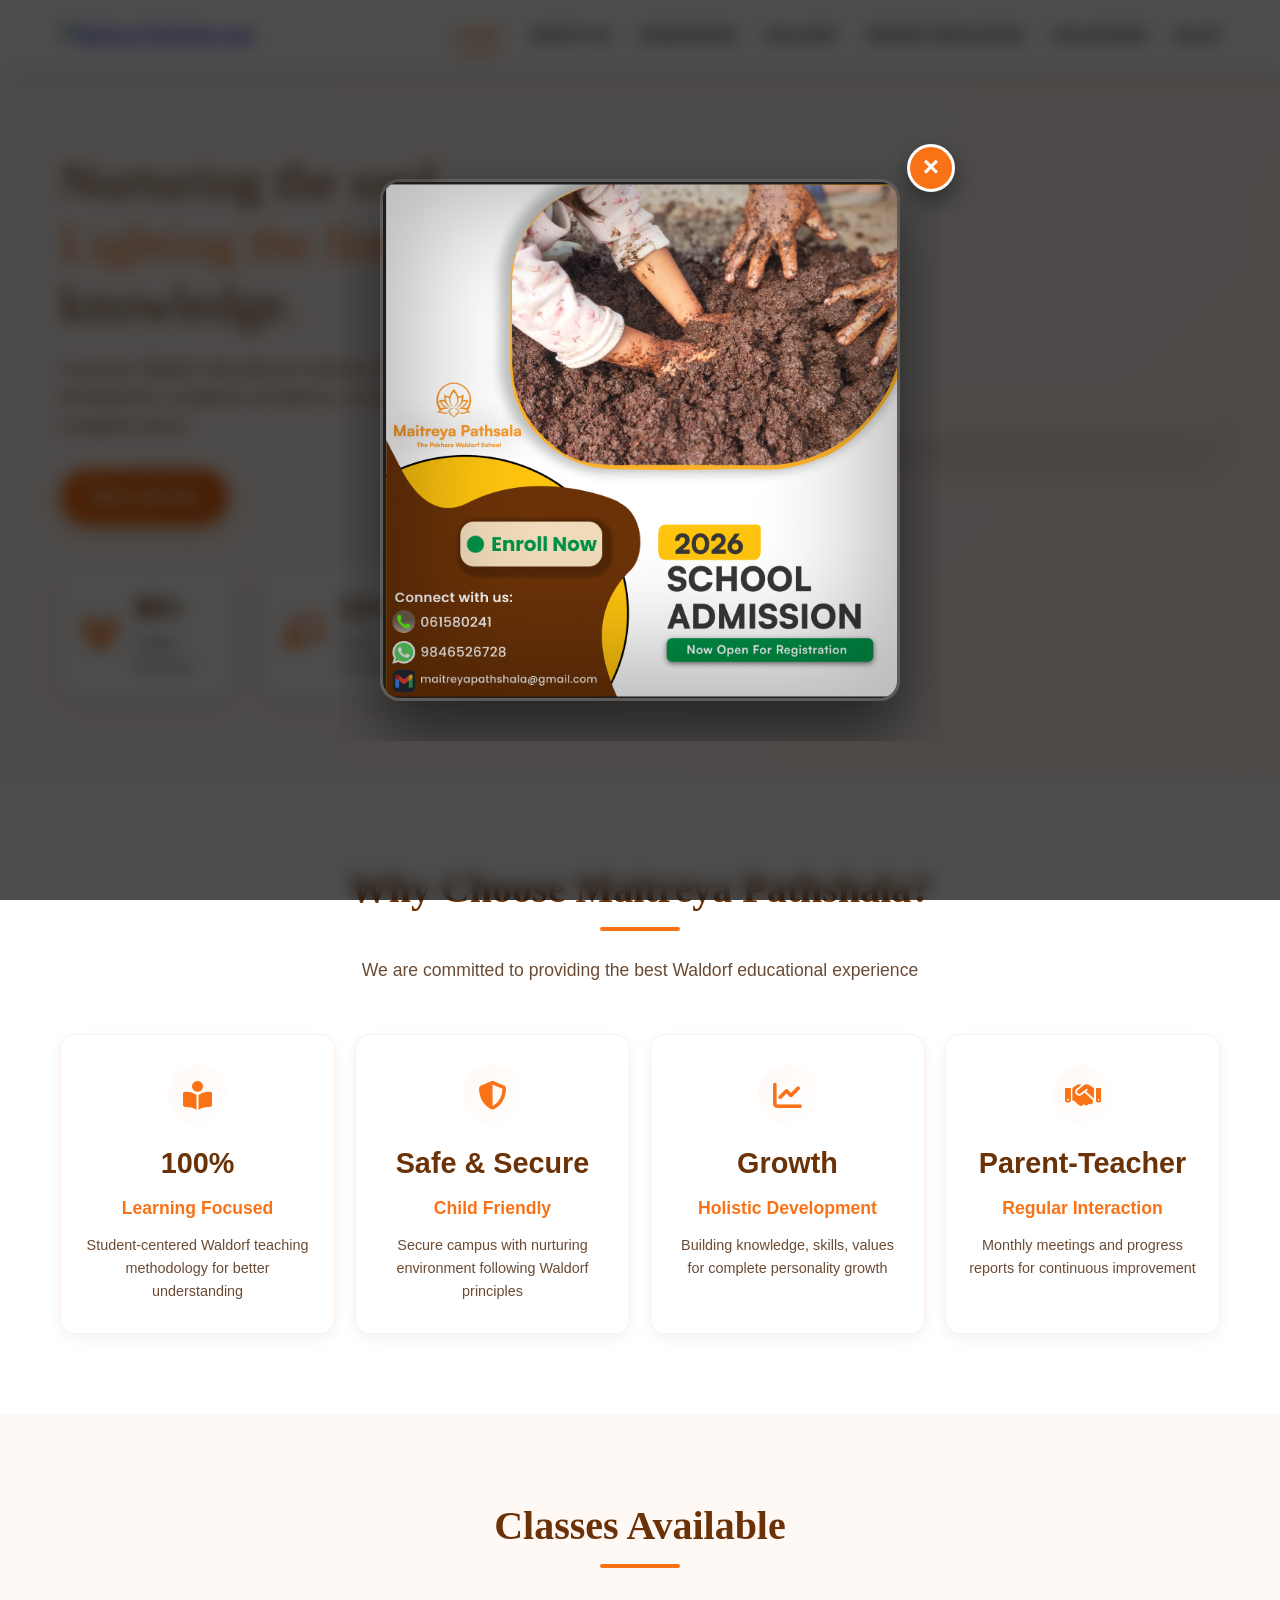
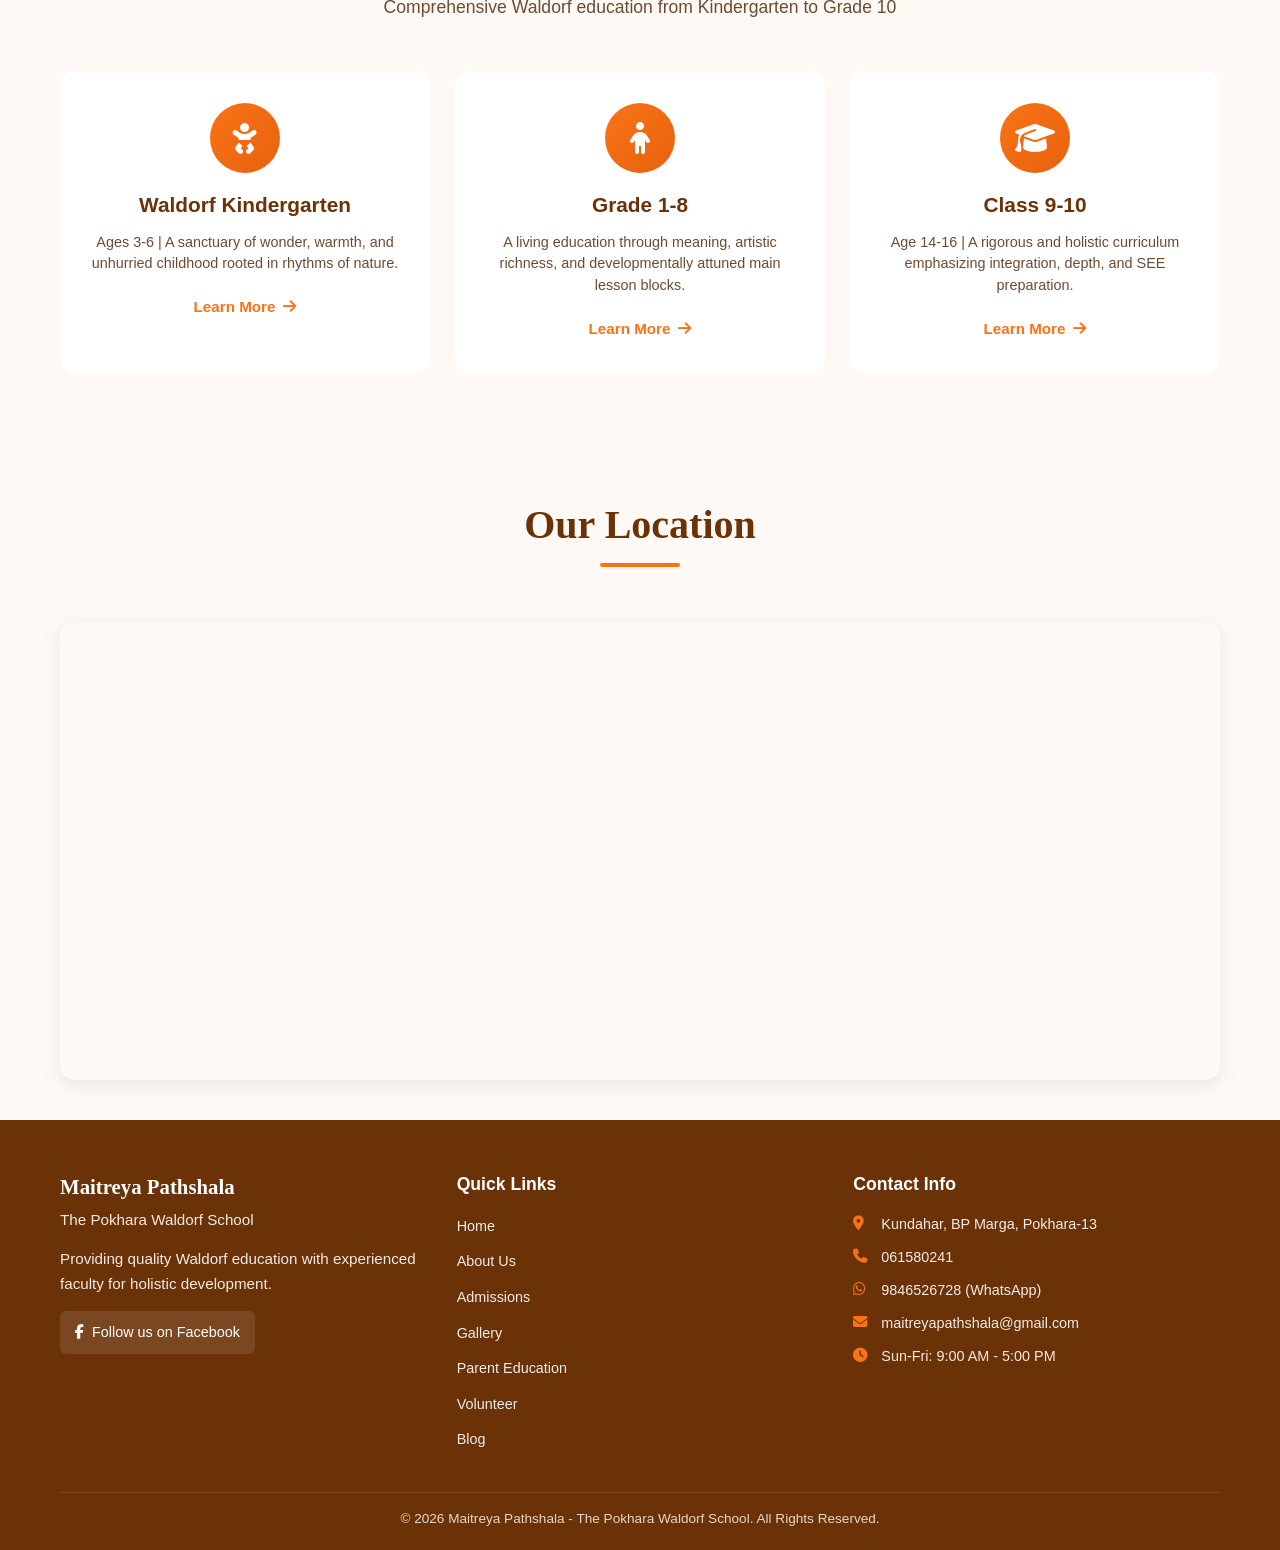
==== commit 7d41cbfd: "Refine and implement site-wide announcement popup" ====
--- a/index.html
+++ b/index.html
@@ -373,9 +373,6 @@
             </div>
         </div>
     </div>
-
-
-    <!-- SCROLL TO TOP -->
     <button class="scroll-top">
         <i class="fas fa-chevron-up"></i>
     </button>
--- a/style.css
+++ b/style.css
@@ -1623,7 +1623,101 @@
 
 .modal-overlay.active .modal-container {
     transform: scale(1);
-}
+    animation: modalPop 0.5s cubic-bezier(0.34, 1.56, 0.64, 1);
+}
+
+@keyframes modalPop {
+    from { opacity: 0; transform: scale(0.7) translateY(30px); }
+    to { opacity: 1; transform: scale(1) translateY(0); }
+}
+
+/* Announcement Modal Specifics */
+.announcement-container {
+    padding: 0;
+    overflow: visible;
+    background: transparent;
+    box-shadow: none;
+    max-width: 600px;
+    display: block;
+    border-radius: 0; /* Reset for wrapper logic */
+}
+
+.announcement-body {
+    padding: 0;
+}
+
+.announcement-image-wrapper {
+    position: relative;
+    width: 100%;
+}
+
+.announcement-img {
+    width: 100%;
+    height: auto;
+    display: block;
+    border-radius: 20px;
+    box-shadow: 0 30px 60px rgba(0, 0, 0, 0.5);
+    border: 3px solid rgba(255, 255, 255, 0.1);
+}
+
+.enroll-hotspot {
+    position: absolute;
+    top: 63%;
+    left: 17%;
+    width: 26%;
+    height: 9%;
+    cursor: pointer;
+    background: rgba(255, 255, 255, 0); /* Invisible */
+    border-radius: 50px;
+    transition: background 0.3s;
+}
+
+.enroll-hotspot:hover {
+    background: rgba(46, 204, 113, 0.1); /* Very subtle green hint */
+    box-shadow: 0 0 15px rgba(255, 255, 255, 0.2);
+}
+
+/* Refined Close Button for higher prominence */
+.announcement-modal .announcement-close {
+    position: absolute;
+    top: -15px;
+    right: -15px;
+    width: 48px;
+    height: 48px;
+    background: var(--primary); /* Maitreya Orange */
+    color: #ffffff !important; 
+    border-radius: 50%;
+    display: flex;
+    align-items: center;
+    justify-content: center;
+    font-size: 28px;
+    font-weight: 900; /* Extra bold 'X' */
+    cursor: pointer;
+    z-index: 2002;
+    box-shadow: 0 10px 25px rgba(0, 0, 0, 0.4);
+    border: 3px solid #ffffff;
+    transition: all 0.3s cubic-bezier(0.175, 0.885, 0.32, 1.275);
+}
+
+.announcement-modal .announcement-close:hover {
+    transform: scale(1.1) rotate(90deg);
+    background: var(--primary-dark);
+    box-shadow: 0 15px 30px rgba(0, 0, 0, 0.5);
+}
+
+@media (max-width: 768px) {
+    .announcement-container {
+        max-width: 85%;
+    }
+    .announcement-close {
+        top: -15px;
+        right: -15px;
+        width: 35px;
+        height: 35px;
+        font-size: 20px;
+    }
+}
+
 
 .modal-header {
     padding: 30px 40px 15px;
